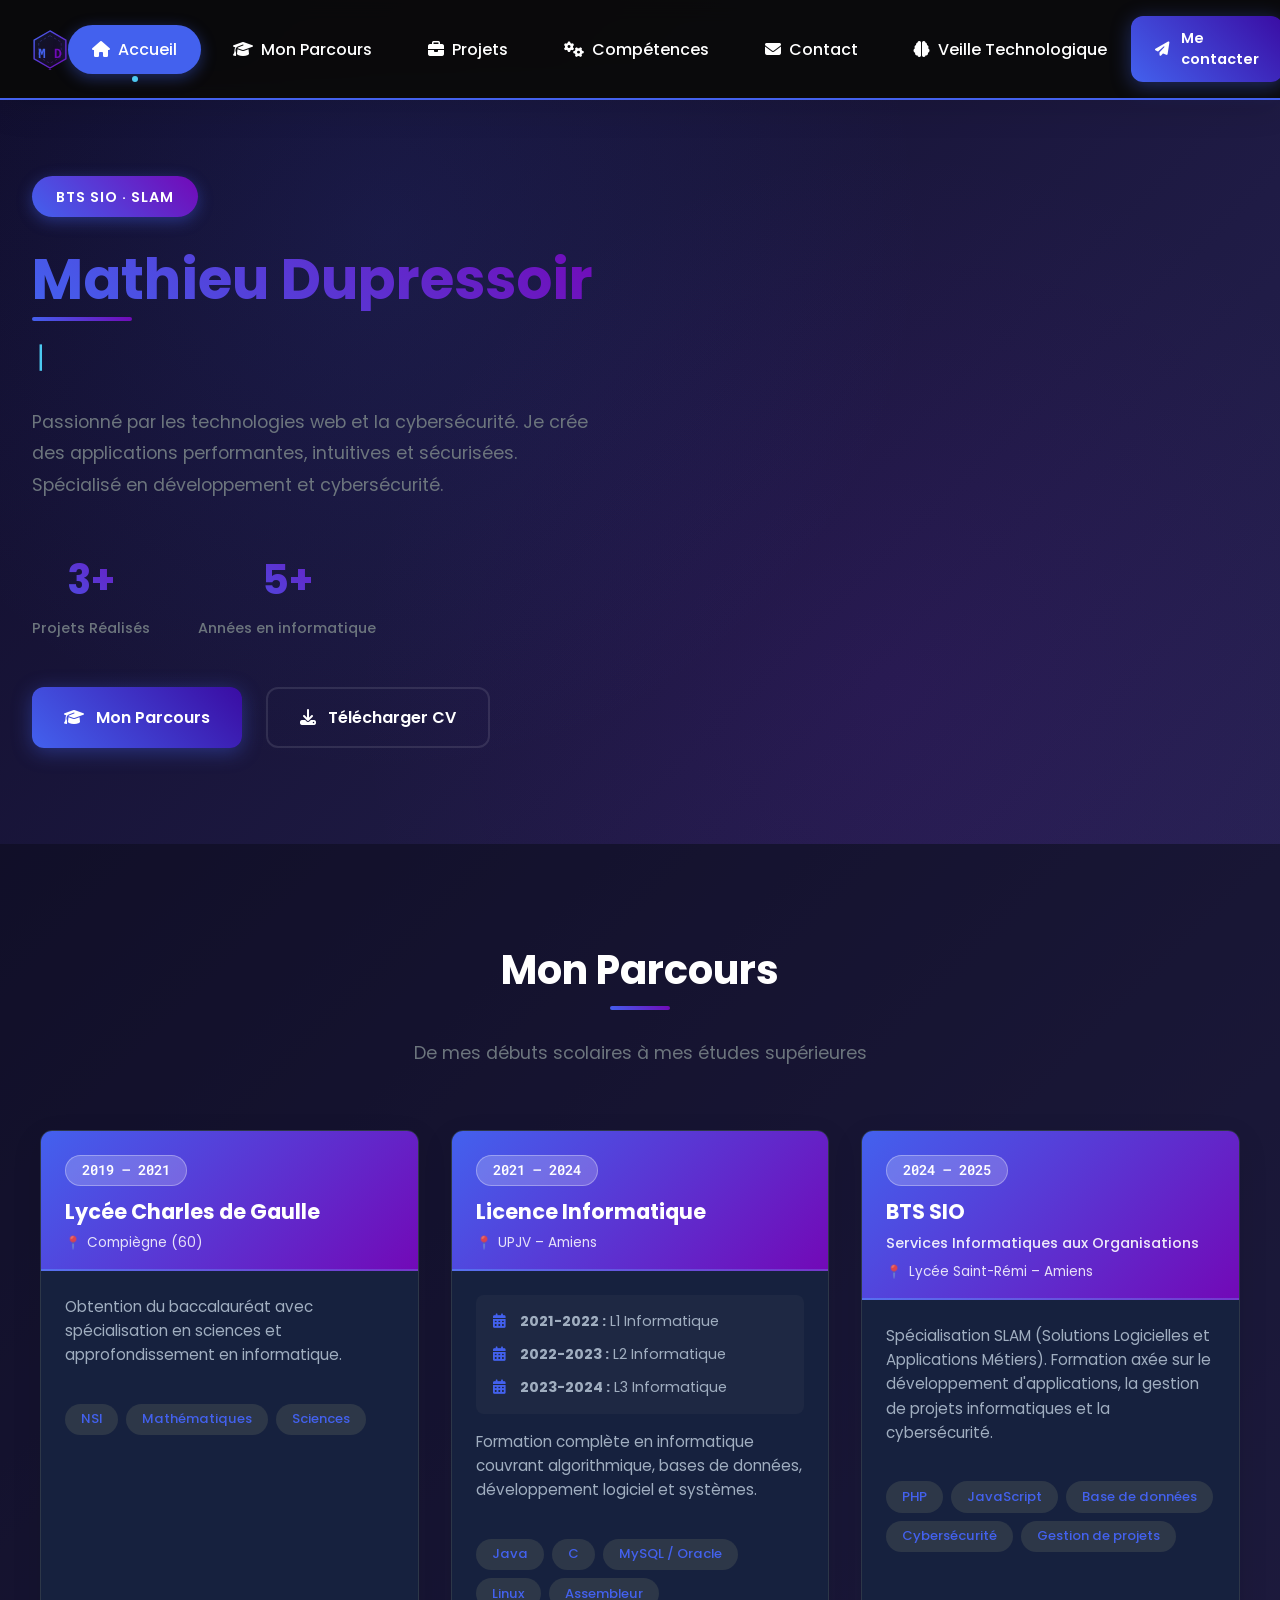
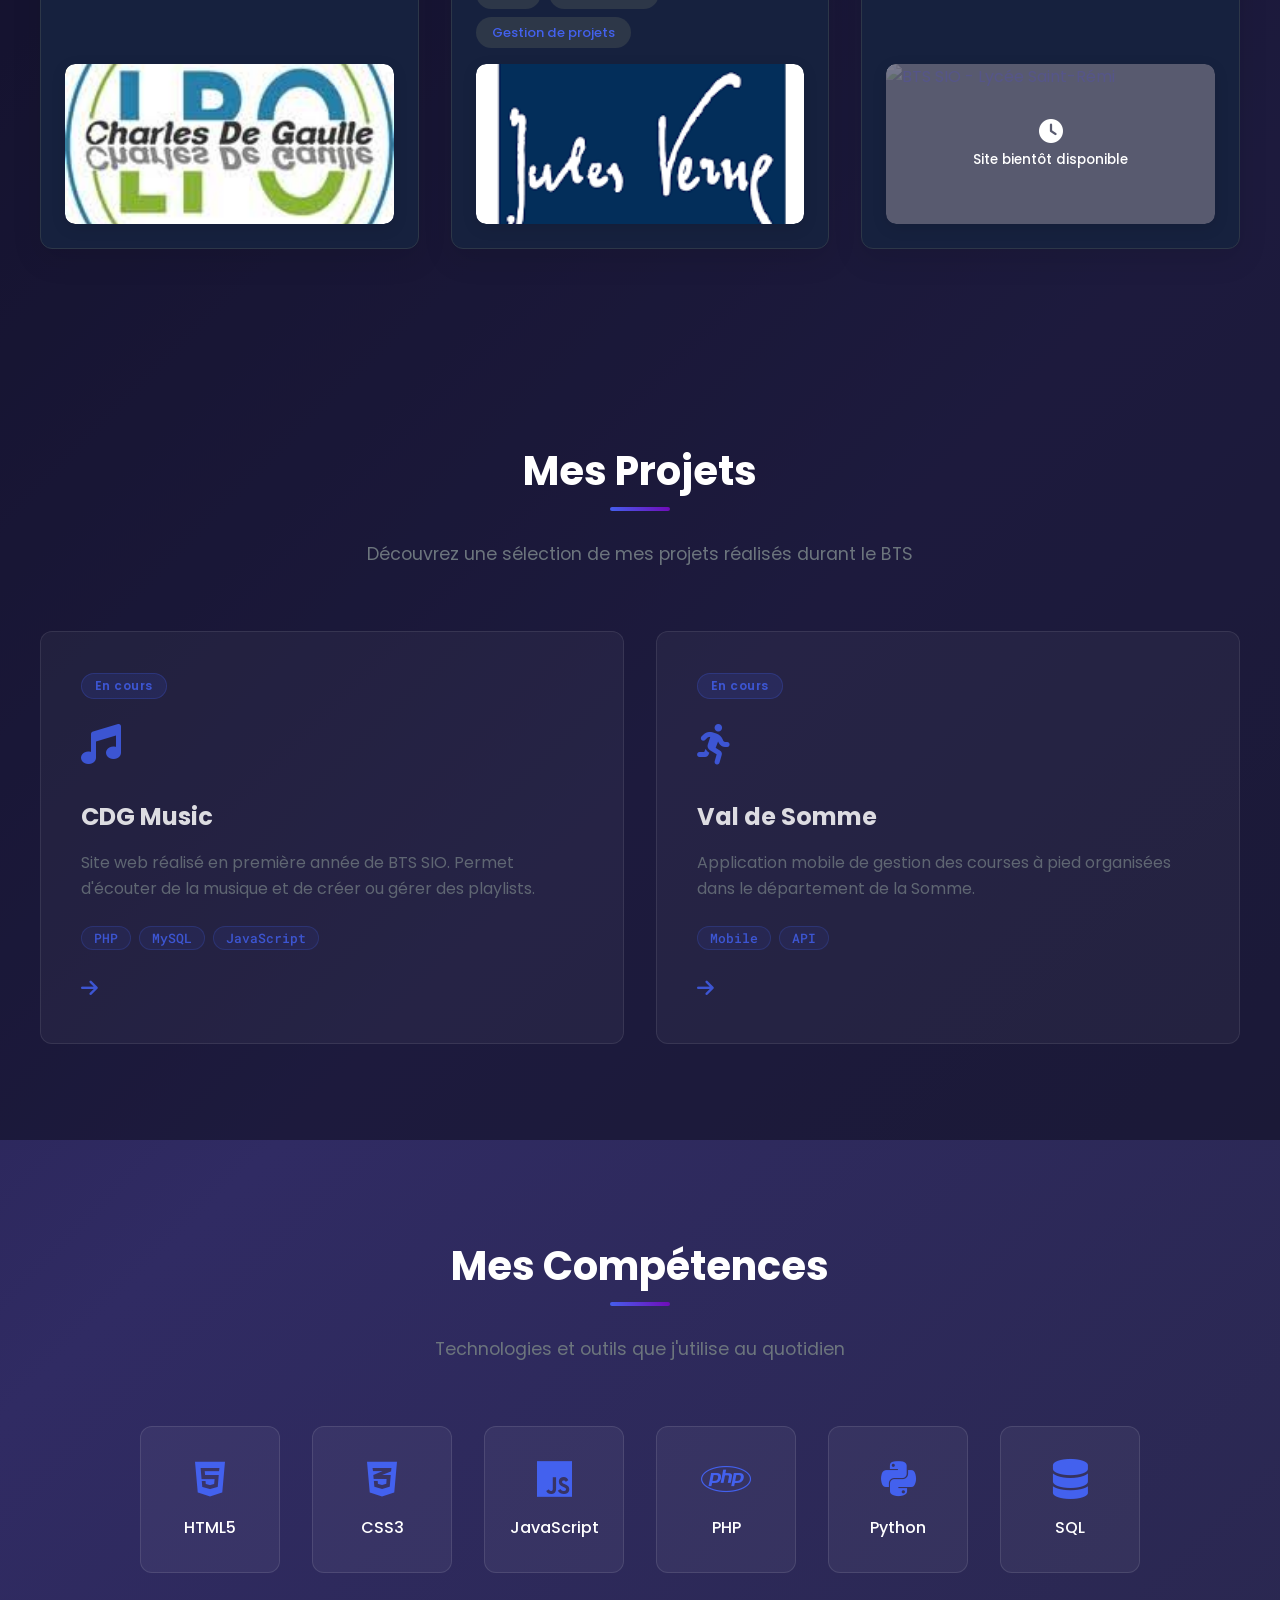
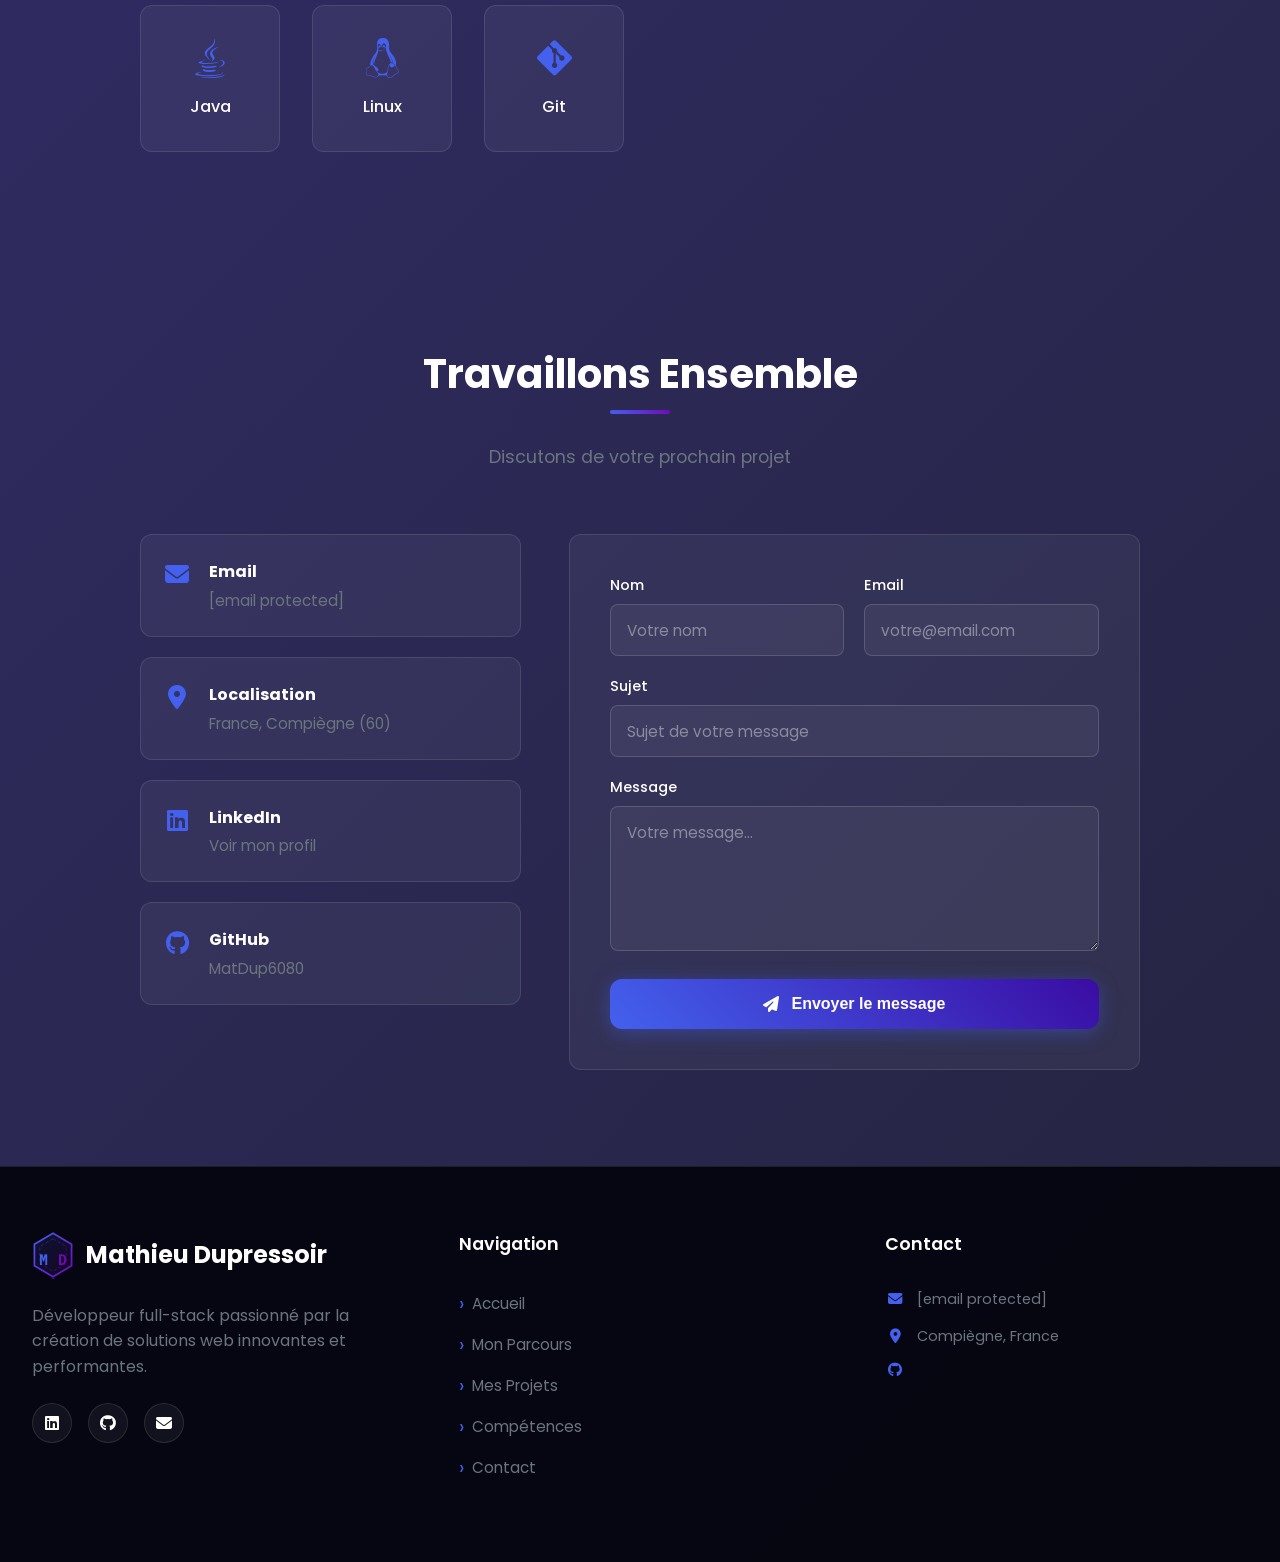
==== index.html @ 8bc1be76 "Update print statement from 'Hello' to 'Goodbye'" ====
<!DOCTYPE html>
<html lang="fr">
<head>
    <meta charset="UTF-8">
    <meta name="viewport" content="width=device-width, initial-scale=1.0">
    <title>Portfolio - Mathieu Dupressoir</title>
    <link rel="stylesheet" href="portfolio.css">
    <link rel="stylesheet" href="https://cdnjs.cloudflare.com/ajax/libs/font-awesome/6.4.0/css/all.min.css">
    <link href="https://fonts.googleapis.com/css2?family=Poppins:wght@300;400;500;600;700&family=Roboto+Mono:wght@300;400;500&display=swap" rel="stylesheet">
</head>
<body>

<!-- Navigation -->
<nav class="navbar">
    <div class="nav-container">
        <div class="nav-brand">
            <a href="#accueil" class="logo-wrapper" aria-label="Accueil">
                <!-- Logo hexagone — version navbar -->
                <svg class="logo-svg" viewBox="0 0 54 62" xmlns="http://www.w3.org/2000/svg" aria-hidden="true">
                    <defs>
                        <linearGradient id="lg-nav" x1="0%" y1="0%" x2="100%" y2="100%">
                            <stop offset="0%" stop-color="#4361ee"/>
                            <stop offset="100%" stop-color="#7209b7"/>
                        </linearGradient>
                    </defs>
                    <!-- Remplissage léger -->
                    <polygon points="27,3 51,17 51,45 27,59 3,45 3,17" fill="url(#lg-nav)" opacity="0.14"/>
                    <!-- Contour principal -->
                    <polygon points="27,3 51,17 51,45 27,59 3,45 3,17" fill="none" stroke="url(#lg-nav)" stroke-width="2.2"/>
                    <!-- Contour tirets intérieur -->
                    <polygon points="27,10 44,20 44,42 27,52 10,42 10,20" fill="none" stroke="url(#lg-nav)" stroke-width="0.9" stroke-dasharray="4 3" opacity="0.5"/>
                    <!-- M -->
                    <text x="15" y="36" font-family="'Roboto Mono',monospace" font-size="20" font-weight="700" fill="#4361ee" text-anchor="middle" dominant-baseline="central">M</text>
                    <!-- D -->
                    <text x="39" y="36" font-family="'Roboto Mono',monospace" font-size="20" font-weight="700" fill="#7209b7" text-anchor="middle" dominant-baseline="central">D</text>
                    <!-- Point accent -->
                    <circle cx="27" cy="64" r="3" fill="#7209b7"/>
                </svg>
            </a>
        </div>

        <ul class="nav-menu">
            <li><a href="#accueil" class="nav-link active">
                <i class="fas fa-home"></i>
                <span>Accueil</span>
            </a></li>
            <li><a href="#parcours" class="nav-link">
                <i class="fas fa-graduation-cap"></i>
                <span>Mon Parcours</span>
            </a></li>
            <li><a href="#projets" class="nav-link">
                <i class="fas fa-briefcase"></i>
                <span>Projets</span>
            </a></li>
            <li><a href="#competences" class="nav-link">
                <i class="fas fa-cogs"></i>
                <span>Compétences</span>
            </a></li>
            <li><a href="#contact" class="nav-link">
                <i class="fas fa-envelope"></i>
                <span>Contact</span>
            </a></li>
            <li><a href="Veille_technologique/Veille_technologique.html" class="nav-link">
                <i class="fas fa-brain"></i>
                <span>Veille Technologique</span>
            </a></li>
        </ul>

        <div class="nav-actions">
          
            <a href="#contact" class="btn btn-primary btn-small">
                <i class="fas fa-paper-plane"></i>
                <span>Me contacter</span>
            </a>
        </div>

        <button class="menu-toggle" id="menuToggle" aria-label="Menu mobile">
            <i class="fas fa-bars"></i>
        </button>
    </div>
</nav>

<!-- Menu mobile -->
<div class="mobile-menu" id="mobileMenu">
    <div class="mobile-menu-header">
        <div class="logo-wrapper">
            <svg class="logo-svg" viewBox="0 0 54 62" xmlns="http://www.w3.org/2000/svg" aria-hidden="true">
                <defs>
                    <linearGradient id="lg-mob" x1="0%" y1="0%" x2="100%" y2="100%">
                        <stop offset="0%" stop-color="#4361ee"/>
                        <stop offset="100%" stop-color="#7209b7"/>
                    </linearGradient>
                </defs>
                <polygon points="27,3 51,17 51,45 27,59 3,45 3,17" fill="url(#lg-mob)" opacity="0.14"/>
                <polygon points="27,3 51,17 51,45 27,59 3,45 3,17" fill="none" stroke="url(#lg-mob)" stroke-width="2.2"/>
                <polygon points="27,10 44,20 44,42 27,52 10,42 10,20" fill="none" stroke="url(#lg-mob)" stroke-width="0.9" stroke-dasharray="4 3" opacity="0.5"/>
                <text x="15" y="36" font-family="'Roboto Mono',monospace" font-size="20" font-weight="700" fill="#4361ee" text-anchor="middle" dominant-baseline="central">M</text>
                <text x="39" y="36" font-family="'Roboto Mono',monospace" font-size="20" font-weight="700" fill="#7209b7" text-anchor="middle" dominant-baseline="central">D</text>
                <circle cx="27" cy="64" r="3" fill="#7209b7"/>
            </svg>
            <span class="logo-text">Mathieu Dupressoir</span>
        </div>
        <button class="menu-close" id="menuClose" aria-label="Fermer le menu">
            <i class="fas fa-times"></i>
        </button>
    </div>
    <ul class="mobile-nav-menu">
        <li><a href="#accueil" class="mobile-nav-link active">
            <i class="fas fa-home"></i>
            <span>Accueil</span>
        </a></li>
        <li><a href="#parcours" class="mobile-nav-link">
            <i class="fas fa-graduation-cap"></i>
            <span>Mon Parcours</span>
        </a></li>
        <li><a href="#projets" class="mobile-nav-link">
            <i class="fas fa-briefcase"></i>
            <span>Projets</span>
        </a></li>
        <li><a href="#competences" class="mobile-nav-link">
            <i class="fas fa-cogs"></i>
            <span>Compétences</span>
        </a></li>
        <li><a href="#contact" class="mobile-nav-link">
            <i class="fas fa-envelope"></i>
            <span>Contact</span>
        </a></li>
        <li><a href="Veille_technologique/Veille_technologique.html" class="mobile-nav-link">
            <i class="fas fa-brain"></i>
            <span>Veille Technologique</span>
        </a></li>
    </ul>
    <div class="mobile-menu-footer">
        <a href="#contact" class="btn btn-primary btn-block">
            <i class="fas fa-paper-plane"></i>
            <span>Me contacter</span>
        </a>
    </div>
</div>

<!-- Contenu principal -->
<main class="main-content">

    <!-- Section Héros -->
    <section class="hero-section" id="accueil">
        <div class="hero-overlay"></div>
        <div class="hero-container">
            <div class="hero-content">
                <div class="welcome-badge">
                    <span class="badge-text">BTS SIO · SLAM</span>
                </div>

                <h1 class="hero-title">
                    <span class="title-line accent">Mathieu Dupressoir</span>
                </h1>

                <h2 class="hero-subtitle">
                    <!-- Le contenu est géré entièrement par le JS — ne pas mettre de texte ici -->
                    <span class="typing-text" id="typingText"></span>
                    <span class="cursor">|</span>
                </h2>

                <p class="hero-description">
                    Passionné par les technologies web et la cybersécurité. Je crée des applications
                    performantes, intuitives et sécurisées. Spécialisé en développement et cybersécurité.
                </p>

                <div class="hero-stats">
                    <div class="stat-item">
                        <div class="stat-number">3+</div>
                        <div class="stat-label">Projets Réalisés</div>
                    </div>
                    <div class="stat-item">
                        <div class="stat-number">5+</div>
                        <div class="stat-label">Années en informatique</div>
                    </div>
                </div>

                <div class="hero-actions">
                    <a href="#parcours" class="btn btn-primary">
                        <i class="fas fa-graduation-cap"></i>
                        <span>Mon Parcours</span>
                    </a>
                    <a href="doc/CV_DUPRESSOIR_Mathieu.pdf" class="btn btn-secondary" target="_blank" rel="noopener">
                        <i class="fas fa-download"></i>
                        <span>Télécharger CV</span>
                    </a>
                </div>
            </div>
        </div>
    </section>

    <!-- Section Parcours -->
    <section class="parcours-section" id="parcours">
        <div class="section-header">
            <h2 class="section-title">Mon Parcours</h2>
            <p class="section-subtitle">De mes débuts scolaires à mes études supérieures</p>
        </div>

        <div class="parcours-grid">
            <!-- Carte Lycée -->
            <div class="parcours-card">
                <div class="parcours-header">
                    <div class="parcours-year">2019 – 2021</div>
                    <h3 class="parcours-title">Lycée Charles de Gaulle</h3>
                    <p class="parcours-location">Compiègne (60)</p>
                </div>
                <div class="parcours-body">
                    <p class="parcours-description">
                        Obtention du baccalauréat avec spécialisation en sciences
                        et approfondissement en informatique.
                    </p>
                    <div class="parcours-skills">
                        <span class="skill-tag">NSI</span>
                        <span class="skill-tag">Mathématiques</span>
                        <span class="skill-tag">Sciences</span>
                    </div>
                    <div class="parcours-image-link">
                        <a href="https://lpo-lyc-metier-charles-de-gaulle-compiegne.60.ac-amiens.fr/"
                           target="_blank" rel="noopener" class="image-link-wrapper">
                            <img src="img/lycee.jpg" alt="Lycée Charles de Gaulle" class="parcours-img">
                            <div class="image-overlay">
                                <i class="fas fa-external-link-alt"></i>
                                <span>Visiter le site du lycée</span>
                            </div>
                        </a>
                    </div>
                </div>
            </div>

            <!-- Carte Licence -->
            <div class="parcours-card">
                <div class="parcours-header">
                    <div class="parcours-year">2021 – 2024</div>
                    <h3 class="parcours-title">Licence Informatique</h3>
                    <p class="parcours-location">UPJV – Amiens</p>
                </div>
                <div class="parcours-body">
                    <div class="parcours-details">
                        <div class="detail-item">
                            <i class="fas fa-calendar-alt"></i>
                            <span><strong>2021-2022 :</strong> L1 Informatique</span>
                        </div>
                        <div class="detail-item">
                            <i class="fas fa-calendar-alt"></i>
                            <span><strong>2022-2023 :</strong> L2 Informatique</span>
                        </div>
                        <div class="detail-item">
                            <i class="fas fa-calendar-alt"></i>
                            <span><strong>2023-2024 :</strong> L3 Informatique</span>
                        </div>
                    </div>
                    <p class="parcours-description">
                        Formation complète en informatique couvrant algorithmique, bases de données,
                        développement logiciel et systèmes.
                    </p>
                    <div class="parcours-skills">
                        <span class="skill-tag">Java</span>
                        <span class="skill-tag">C</span>
                        <span class="skill-tag">MySQL / Oracle</span>
                        <span class="skill-tag">Linux</span>
                        <span class="skill-tag">Assembleur</span>
                        <span class="skill-tag">Gestion de projets</span>
                    </div>
                    <div class="parcours-image-link">
                        <a href="https://sciences.u-picardie.fr/accueil-ufr-sciences"
                           target="_blank" rel="noopener" class="image-link-wrapper">
                            <img src="img/fac.jpg" alt="Université de Picardie Jules Verne" class="parcours-img">
                            <div class="image-overlay">
                                <i class="fas fa-external-link-alt"></i>
                                <span>Visiter le site de l'UPJV</span>
                            </div>
                        </a>
                    </div>
                </div>
            </div>

            <!-- Carte BTS SIO -->
            <div class="parcours-card">
                <div class="parcours-header">
                    <div class="parcours-year">2024 – 2025</div>
                    <h3 class="parcours-title">BTS SIO</h3>
                    <p class="parcours-subtitle">Services Informatiques aux Organisations</p>
                    <p class="parcours-location">Lycée Saint-Rémi – Amiens</p>
                </div>
                <div class="parcours-body">
                    <p class="parcours-description">
                        Spécialisation SLAM (Solutions Logicielles et Applications Métiers).
                        Formation axée sur le développement d'applications, la gestion
                        de projets informatiques et la cybersécurité.
                    </p>
                    <div class="parcours-skills">
                        <span class="skill-tag">PHP</span>
                        <span class="skill-tag">JavaScript</span>
                        <span class="skill-tag">Base de données</span>
                        <span class="skill-tag">Cybersécurité</span>
                        <span class="skill-tag">Gestion de projets</span>
                    </div>
                    <div class="parcours-image-link">
                        <!-- href="#" intentionnel : site pas encore disponible -->
                        <a href="#" class="image-link-wrapper image-link-disabled" aria-disabled="true" onclick="return false;">
                            <img src="img/bts.jpg" alt="BTS SIO - Lycée Saint-Rémi" class="parcours-img">
                            <div class="image-overlay">
                                <i class="fas fa-clock"></i>
                                <span>Site bientôt disponible</span>
                            </div>
                        </a>
                    </div>
                </div>
            </div>
        </div>
    </section>

    <!-- Section Projets -->
    <section class="quick-access" id="projets">
        <div class="section-header">
            <h2 class="section-title">Mes Projets</h2>
            <p class="section-subtitle">Découvrez une sélection de mes projets réalisés durant le BTS</p>
        </div>

        <div class="access-grid">
            <div class="access-card access-card--disabled">
                <div class="card-badge">En cours</div>
                <div class="card-icon">
                    <i class="fas fa-music"></i>
                </div>
                <h3 class="card-title">CDG Music</h3>
                <p class="card-description">
                    Site web réalisé en première année de BTS SIO.
                    Permet d'écouter de la musique et de créer ou gérer des playlists.
                </p>
                <div class="card-tags">
                    <span class="card-tag">PHP</span>
                    <span class="card-tag">MySQL</span>
                    <span class="card-tag">JavaScript</span>
                </div>
                <div class="card-arrow">
                    <i class="fas fa-arrow-right"></i>
                </div>
            </div>

            <div class="access-card access-card--disabled">
                <div class="card-badge">En cours</div>
                <div class="card-icon">
                    <i class="fas fa-running"></i>
                </div>
                <h3 class="card-title">Val de Somme</h3>
                <p class="card-description">
                    Application mobile de gestion des courses à pied
                    organisées dans le département de la Somme.
                </p>
                <div class="card-tags">
                    <span class="card-tag">Mobile</span>
                    <span class="card-tag">API</span>
                </div>
                <div class="card-arrow">
                    <i class="fas fa-arrow-right"></i>
                </div>
            </div>
        </div>
    </section>

    <!-- Section Compétences -->
    <section class="tech-stack" id="competences">
        <div class="section-header">
            <h2 class="section-title">Mes Compétences</h2>
            <p class="section-subtitle">Technologies et outils que j'utilise au quotidien</p>
        </div>

        <div class="tech-grid">
            <div class="tech-item">
                <i class="fab fa-html5"></i>
                <span>HTML5</span>
            </div>
            <div class="tech-item">
                <i class="fab fa-css3-alt"></i>
                <span>CSS3</span>
            </div>
            <div class="tech-item">
                <i class="fab fa-js"></i>
                <span>JavaScript</span>
            </div>
            <div class="tech-item">
                <i class="fab fa-php"></i>
                <span>PHP</span>
            </div>
            <div class="tech-item">
                <i class="fab fa-python"></i>
                <span>Python</span>
            </div>
            <div class="tech-item">
                <i class="fas fa-database"></i>
                <span>SQL</span>
            </div>
            <div class="tech-item">
                <i class="fab fa-java"></i>
                <span>Java</span>
            </div>
            <div class="tech-item">
                <i class="fab fa-linux"></i>
                <span>Linux</span>
            </div>
            <div class="tech-item">
                <i class="fab fa-git-alt"></i>
                <span>Git</span>
            </div>
        </div>
    </section>

    <!-- Section Contact -->
    <section class="contact-section" id="contact">
        <div class="section-header">
            <h2 class="section-title">Travaillons Ensemble</h2>
            <p class="section-subtitle">Discutons de votre prochain projet</p>
        </div>

        <div class="contact-container">
            <div class="contact-info">
                <div class="contact-item">
                    <i class="fas fa-envelope"></i>
                    <div>
                        <h3>Email</h3>
                        <p><a href="/cdn-cgi/l/email-protection#6904081d01000c1c470d1c191b0c1a1a06001b290c11080419050c470a0604"><span class="__cf_email__" data-cfemail="2944485d41404c5c074d5c595b4c5a5a46405b694c51484459454c074a4644">[email&#160;protected]</span></a></p>
                    </div>
                </div>
                <div class="contact-item">
                    <i class="fas fa-map-marker-alt"></i>
                    <div>
                        <h3>Localisation</h3>
                        <p>France, Compiègne (60)</p>
                    </div>
                </div>
                <div class="contact-item">
                    <i class="fab fa-linkedin"></i>
                    <div>
                        <h3>LinkedIn</h3>
                        <p><a href="https://www.linkedin.com/in/mathieu-dupressoir-384376329/" target="_blank" rel="noopener">Voir mon profil</a></p>
                    </div>
                </div>
                <div class="contact-item">
                    <i class="fab fa-github"></i>
                    <div>
                        <h3>GitHub</h3>
                        <p><a href="https://github.com/MatDup6080" target="_blank" rel="noopener">MatDup6080</a></p>
                    </div>
                </div>
            </div>

            <!-- Formulaire de contact -->
            <!-- Formulaire de contact — Formspree -->
            <form class="contact-form" id="contactForm" action="https://formspree.io/f/xojkkrzo" method="POST" novalidate>
                <!-- Email de destination -->
                <input type="hidden" name="_replyto" value="mathieu.dupressoir03@gmail.com">
                <!-- Anti-spam honeypot -->
                <input type="text" name="_gotcha" style="display:none">
                <div class="form-row">
                    <div class="form-group">
                        <label for="contactName">Nom</label>
                        <input type="text" id="contactName" name="name" placeholder="Votre nom" required>
                    </div>
                    <div class="form-group">
                        <label for="contactEmail">Email</label>
                        <input type="email" id="contactEmail" name="email" placeholder="votre@email.com" required>
                    </div>
                </div>
                <div class="form-group">
                    <label for="contactSubject">Sujet</label>
                    <input type="text" id="contactSubject" name="subject" placeholder="Sujet de votre message" required>
                </div>
                <div class="form-group">
                    <label for="contactMessage">Message</label>
                    <textarea id="contactMessage" name="message" rows="5" placeholder="Votre message..." required></textarea>
                </div>
                <button type="submit" class="btn btn-primary btn-submit" id="submitBtn">
                    <i class="fas fa-paper-plane"></i>
                    <span>Envoyer le message</span>
                </button>
                <div class="form-success" id="formSuccess" style="display:none">
                    <i class="fas fa-check-circle"></i>
                    <span>Message envoyé ! Je te répondrai dès que possible.</span>
                </div>
                <div class="form-error" id="formError" style="display:none">
                    <i class="fas fa-exclamation-circle"></i>
                    <span>Une erreur est survenue. Réessaie ou contacte-moi directement par email.</span>
                </div>
            </form>
        </div>
    </section>
</main>

<!-- Footer -->
<footer class="footer">
    <div class="footer-content">
        <div class="footer-section">
            <div class="footer-logo">
                <svg class="logo-svg logo-svg--footer" viewBox="0 0 54 62" xmlns="http://www.w3.org/2000/svg" aria-hidden="true">
                    <defs>
                        <linearGradient id="lg-ftr" x1="0%" y1="0%" x2="100%" y2="100%">
                            <stop offset="0%" stop-color="#4361ee"/>
                            <stop offset="100%" stop-color="#7209b7"/>
                        </linearGradient>
                    </defs>
                    <polygon points="27,3 51,17 51,45 27,59 3,45 3,17" fill="url(#lg-ftr)" opacity="0.14"/>
                    <polygon points="27,3 51,17 51,45 27,59 3,45 3,17" fill="none" stroke="url(#lg-ftr)" stroke-width="2.2"/>
                    <polygon points="27,10 44,20 44,42 27,52 10,42 10,20" fill="none" stroke="url(#lg-ftr)" stroke-width="0.9" stroke-dasharray="4 3" opacity="0.5"/>
                    <text x="15" y="36" font-family="'Roboto Mono',monospace" font-size="20" font-weight="700" fill="#4361ee" text-anchor="middle" dominant-baseline="central">M</text>
                    <text x="39" y="36" font-family="'Roboto Mono',monospace" font-size="20" font-weight="700" fill="#7209b7" text-anchor="middle" dominant-baseline="central">D</text>
                    <circle cx="27" cy="64" r="3" fill="#7209b7"/>
                </svg>
                <span>Mathieu Dupressoir</span>
            </div>
            <p class="footer-description">
                Développeur full-stack passionné par la création de solutions
                web innovantes et performantes.
            </p>
            <div class="social-links">
                <a href="https://www.linkedin.com/in/mathieu-dupressoir-384376329/" class="social-link" aria-label="LinkedIn" target="_blank" rel="noopener">
                    <i class="fab fa-linkedin"></i>
                </a>
                <a href="https://github.com/MatDup6080" class="social-link" aria-label="GitHub" target="_blank" rel="noopener">
                    <i class="fab fa-github"></i>
                </a>
                <a href="/cdn-cgi/l/email-protection#87eae6f3efeee2f2a9e3f2f7f5e2f4f4e8eef5c7e2ffe6eaf7ebe2a9e4e8ea" class="social-link" aria-label="Email">
                    <i class="fas fa-envelope"></i>
                </a>
            </div>
        </div>

        <div class="footer-section">
            <h3 class="footer-title">Navigation</h3>
            <ul class="footer-links">
                <li><a href="#accueil">Accueil</a></li>
                <li><a href="#parcours">Mon Parcours</a></li>
                <li><a href="#projets">Mes Projets</a></li>
                <li><a href="#competences">Compétences</a></li>
                <li><a href="#contact">Contact</a></li>
            </ul>
        </div>

        <div class="footer-section">
            <h3 class="footer-title">Contact</h3>
            <ul class="footer-contact">
                <li>
                    <i class="fas fa-envelope"></i>
                    <span><a href="/cdn-cgi/l/email-protection#86ebe7f2eeefe3f3a8e2f3f6f4e3f5f5e9eff4c6e3fee7ebf6eae3a8e5e9eb"><span class="__cf_email__" data-cfemail="90fdf1e4f8f9f5e5bef4e5e0e2f5e3e3fff9e2d0f5e8f1fde0fcf5bef3fffd">[email&#160;protected]</span></a></span>
                </li>
                <li>
                    <i class="fas fa-map-marker-alt"></i>
                    <span>Compiègne, France</span>
                </li>
                <li>
                    <i class="fab fa-github"></i>
                    <span><a href="h
---- portfolio.css ----
/* ===== VARIABLES & RESET ===== */
:root {
    /* Couleurs principales */
    --primary: #4361ee;
    --secondary: #3a0ca3;
    --accent: #7209b7;
    --success: #4cc9f0;

    /* Mode sombre (défaut) */
    --text-main: #ffffff;
    --bg-body: linear-gradient(135deg, #0f0c29 0%, #302b63 50%, #24243e 100%);
    --navbar-bg: rgba(10, 10, 10, 0.95);
    --mobile-menu-bg: rgba(10, 10, 10, 0.98);
    --card-bg: rgba(255, 255, 255, 0.05);
    --card-border: rgba(255, 255, 255, 0.1);
    --card-hover-bg: rgba(255, 255, 255, 0.1);
    --section-alt-bg: rgba(10, 10, 25, 0.5);
    --footer-bg: rgba(5, 5, 15, 0.95);
    --footer-border: rgba(255, 255, 255, 0.1);

    /* Cartes parcours */
    --parcours-card-bg: #16213e;
    --parcours-text: #f8f9fa;
    --parcours-text-secondary: #a0aec0;
    --parcours-border: #2d3748;
    --parcours-tag-bg: #2d3748;

    /* Formulaire */
    --input-bg: rgba(255, 255, 255, 0.05);
    --input-border: rgba(255, 255, 255, 0.15);
    --input-text: #ffffff;
    --input-placeholder: rgba(255, 255, 255, 0.4);

    /* Communs */
    --gray: #6c757d;
    --gray-light: #e9ecef;
    --shadow: 0 10px 30px rgba(0, 0, 0, 0.1);
    --shadow-lg: 0 20px 60px rgba(0, 0, 0, 0.2);
    --radius: 12px;
    --transition: all 0.3s cubic-bezier(0.4, 0, 0.2, 1);
}

/* Mode clair */
.dark-theme {
    --primary: #4895ef;
    --secondary: #560bad;
    --accent: #b5179e;
    --success: #0ea5e9;

    --text-main: #0f172a;
    --bg-body: linear-gradient(135deg, #f8fafc 0%, #e2e8f0 50%, #f1f5f9 100%);
    --navbar-bg: rgba(248, 250, 252, 0.95);
    --mobile-menu-bg: rgba(248, 250, 252, 0.98);
    --card-bg: rgba(15, 23, 42, 0.05);
    --card-border: rgba(15, 23, 42, 0.1);
    --card-hover-bg: rgba(15, 23, 42, 0.1);
    --section-alt-bg: rgba(248, 250, 252, 0.5);
    --footer-bg: rgba(248, 250, 252, 0.95);
    --footer-border: rgba(15, 23, 42, 0.1);

    --parcours-card-bg: #ffffff;
    --parcours-text: #0f172a;
    --parcours-text-secondary: #475569;
    --parcours-border: #e9ecef;
    --parcours-tag-bg: #e9ecef;

    --input-bg: rgba(15, 23, 42, 0.05);
    --input-border: rgba(15, 23, 42, 0.2);
    --input-text: #0f172a;
    --input-placeholder: rgba(15, 23, 42, 0.4);

    --gray: #6c757d;
    --shadow: 0 10px 30px rgba(0, 0, 0, 0.08);
    --shadow-lg: 0 20px 60px rgba(0, 0, 0, 0.15);
}

/* ===== RESET ===== */
* {
    margin: 0;
    padding: 0;
    box-sizing: border-box;
}

html {
    scroll-behavior: smooth;
}

body {
    font-family: 'Poppins', sans-serif;
    background: var(--bg-body);
    color: var(--text-main);
    min-height: 100vh;
    transition: var(--transition);
    overflow-x: hidden;
}

/* ===== NAVBAR ===== */
.navbar {
    background: var(--navbar-bg);
    backdrop-filter: blur(10px);
    padding: 1rem 0;
    position: fixed;
    top: 0;
    left: 0;
    right: 0;
    z-index: 1000;
    border-bottom: 2px solid var(--primary);
    box-shadow: var(--shadow);
}

.nav-container {
    max-width: 1400px;
    margin: 0 auto;
    padding: 0 2rem;
    display: flex;
    justify-content: space-between;
    align-items: center;
}

.logo-wrapper {
    display: flex;
    align-items: center;
    gap: 0.6rem;
    text-decoration: none;
}

/* SVG hexagone — taille navbar */
.logo-svg {
    width: 36px;
    height: 41px;
    flex-shrink: 0;
    transition: transform 0.3s cubic-bezier(0.4, 0, 0.2, 1);
}

.logo-wrapper:hover .logo-svg {
    transform: rotate(30deg) scale(1.05);
}

/* Version footer légèrement plus grande */
.logo-svg--footer {
    width: 42px;
    height: 48px;
}

.logo-text {
    font-size: 1.1rem;
    font-weight: 700;
    color: var(--text-main);
    font-family: 'Roboto Mono', monospace;
    white-space: nowrap;
}

.nav-menu {
    display: flex;
    list-style: none;
    gap: 0.5rem;
}

.nav-link {
    color: var(--text-main);
    text-decoration: none;
    padding: 0.75rem 1.5rem;
    border-radius: 50px;
    display: flex;
    align-items: center;
    gap: 0.5rem;
    transition: var(--transition);
    font-weight: 500;
    position: relative;
    white-space: nowrap;
}

.nav-link:hover {
    background: rgba(67, 97, 238, 0.1);
    transform: translateY(-2px);
}

.nav-link.active {
    background: var(--primary);
    color: white;
    box-shadow: 0 4px 15px rgba(67, 97, 238, 0.4);
}

.nav-link.active::after {
    content: '';
    position: absolute;
    bottom: -8px;
    left: 50%;
    transform: translateX(-50%);
    width: 6px;
    height: 6px;
    background: var(--success);
    border-radius: 50%;
}

.nav-actions {
    display: flex;
    align-items: center;
    gap: 1rem;
}

.theme-toggle {
    background: var(--card-bg);
    border: 2px solid var(--card-border);
    color: var(--text-main);
    width: 44px;
    height: 44px;
    border-radius: 50%;
    cursor: pointer;
    display: flex;
    align-items: center;
    justify-content: center;
    transition: var(--transition);
    font-size: 1.2rem;
}

.theme-toggle:hover {
    background: var(--primary);
    transform: rotate(30deg);
    border-color: var(--primary);
    color: white;
}

/* ===== BOUTONS ===== */
.btn {
    padding: 1rem 2rem;
    border-radius: var(--radius);
    text-decoration: none;
    font-weight: 600;
    display: inline-flex;
    align-items: center;
    gap: 0.75rem;
    transition: var(--transition);
    font-size: 1rem;
    border: none;
    cursor: pointer;
}

.btn-primary {
    background: linear-gradient(45deg, var(--primary), var(--secondary));
    color: white;
    box-shadow: 0 4px 20px rgba(67, 97, 238, 0.4);
}

.btn-primary:hover {
    transform: translateY(-3px);
    box-shadow: 0 8px 30px rgba(67, 97, 238, 0.6);
    background: linear-gradient(45deg, var(--secondary), var(--primary));
}

.btn-small {
    padding: 0.75rem 1.5rem;
    font-size: 0.9rem;
}

.btn-secondary {
    background: transparent;
    color: var(--text-main);
    border: 2px solid var(--card-border);
}

.btn-secondary:hover {
    background: var(--card-hover-bg);
    transform: translateY(-3px);
    border-color: var(--primary);
}

/* ===== MENU MOBILE – BOUTON ===== */
.menu-toggle {
    display: none;
    background: transparent;
    border: none;
    color: var(--text-main);
    font-size: 1.5rem;
    cursor: pointer;
    padding: 0.5rem;
}

/* ===== MENU MOBILE – PANNEAU ===== */
.mobile-menu {
    position: fixed;
    top: 0;
    right: -100%;
    width: 300px;
    height: 100vh;
    background: var(--mobile-menu-bg);
    backdrop-filter: blur(20px);
    z-index: 2000;
    transition: right 0.3s ease;
    display: flex;
    flex-direction: column;
    border-left: 2px solid var(--primary);
}

.mobile-menu.active {
    right: 0;
}

.mobile-menu-header {
    padding: 1.5rem;
    display: flex;
    justify-content: space-between;
    align-items: center;
    border-bottom: 1px solid var(--card-border);
}

.menu-close {
    background: transparent;
    border: none;
    color: var(--text-main);
    font-size: 1.5rem;
    cursor: pointer;
    padding: 0.5rem;
}

.mobile-nav-menu {
    list-style: none;
    padding: 2rem;
    flex: 1;
}

.mobile-nav-link {
    color: var(--text-main);
    text-decoration: none;
    padding: 1rem;
    border-radius: var(--radius);
    display: flex;
    align-items: center;
    gap: 1rem;
    transition: var(--transition);
    margin-bottom: 0.5rem;
}

.mobile-nav-link:hover {
    background: rgba(67, 97, 238, 0.1);
}

.mobile-nav-link.active {
    background: var(--primary);
    color: white;
}

.mobile-menu-footer {
    padding: 2rem;
    border-top: 1px solid var(--card-border);
}

.btn-block {
    width: 100%;
    justify-content: center;
}

/* ===== HERO ===== */
.main-content {
    margin-top: 80px;
}

.hero-section {
    position: relative;
    padding: 6rem 2rem;
    overflow: hidden;
}

.hero-overlay {
    position: absolute;
    inset: 0;
    background:
        radial-gradient(circle at 30% 20%, rgba(67, 97, 238, 0.1) 0%, transparent 50%),
        radial-gradient(circle at 70% 80%, rgba(114, 9, 183, 0.1) 0%, transparent 50%);
    z-index: -1;
}

.hero-container {
    max-width: 1400px;
    margin: 0 auto;
    display: grid;
    grid-template-columns: 1fr 1fr;
    gap: 4rem;
    align-items: center;
}

.hero-content {
    animation: fadeInUp 0.8s ease-out;
}

.welcome-badge {
    display: inline-block;
    background: linear-gradient(45deg, var(--primary), var(--accent));
    padding: 0.5rem 1.5rem;
    border-radius: 50px;
    margin-bottom: 2rem;
    box-shadow: 0 4px 15px rgba(67, 97, 238, 0.4);
}

.badge-text {
    color: white;
    font-weight: 600;
    font-size: 0.9rem;
    letter-spacing: 1px;
}

.hero-title {
    font-size: 3.5rem;
    line-height: 1.1;
    margin-bottom: 1.5rem;
    color: var(--text-main);
}

.title-line {
    display: block;
}

.title-line.accent {
    background: linear-gradient(45deg, var(--primary), var(--accent));
    -webkit-background-clip: text;
    -webkit-text-fill-color: transparent;
    background-clip: text;
    position: relative;
}

.title-line.accent::after {
    content: '';
    position: absolute;
    bottom: -10px;
    left: 0;
    width: 100px;
    height: 4px;
    background: linear-gradient(45deg, var(--primary), var(--accent));
    border-radius: 2px;
}

.hero-subtitle {
    font-size: 1.8rem;
    margin-bottom: 2rem;
    color: var(--gray);
    font-family: 'Roboto Mono', monospace;
    min-height: 2.5rem;
}

.typing-text {
    color: var(--success);
}

.cursor {
    animation: blink 1s infinite;
    color: var(--success);
}

.hero-description {
    font-size: 1.1rem;
    line-height: 1.8;
    margin-bottom: 3rem;
    color: var(--gray);
    max-width: 600px;
}

.hero-stats {
    display: flex;
    gap: 3rem;
    margin-bottom: 3rem;
}

.stat-item {
    text-align: center;
}

.stat-number {
    font-size: 2.5rem;
    font-weight: 700;
    background: linear-gradient(45deg, var(--primary), var(--accent));
    -webkit-background-clip: text;
    -webkit-text-fill-color: transparent;
    background-clip: text;
    margin-bottom: 0.5rem;
}

.stat-label {
    color: var(--gray);
    font-size: 0.9rem;
    font-weight: 500;
}

.hero-actions {
    display: flex;
    gap: 1.5rem;
    flex-wrap: wrap;
}

/* ===== SECTIONS COMMUNES ===== */
.quick-access,
.tech-stack,
.contact-section {
    padding: 6rem 2rem;
}

.quick-access {
    background: var(--section-alt-bg);
}

.section-header {
    text-align: center;
    margin-bottom: 4rem;
}

.section-title {
    font-size: 2.5rem;
    color: var(--text-main);
    margin-bottom: 1rem;
    position: relative;
    display: inline-block;
}

.section-title::after {
    content: '';
    position: absolute;
    bottom: -10px;
    left: 50%;
    transform: translateX(-50%);
    width: 60px;
    height: 4px;
    background: linear-gradient(45deg, var(--primary), var(--accent));
    border-radius: 2px;
}

.section-subtitle {
    color: var(--gray);
    font-size: 1.1rem;
    max-width: 600px;
    margin: 1.5rem auto 0;
}

/* ===== PROJETS ===== */
.access-grid {
    max-width: 1200px;
    margin: 0 auto;
    display: grid;
    grid-template-columns: repeat(auto-fit, minmax(300px, 1fr));
    gap: 2rem;
}

.access-card {
    background: var(--card-bg);
    border-radius: var(--radius);
    padding: 2.5rem;
    text-decoration: none;
    color: var(--text-main);
    transition: var(--transition);
    border: 1px solid var(--card-border);
    position: relative;
    overflow: hidden;
    display: block;
    cursor: default;
}

.access-card--disabled {
    opacity: 0.85;
    cursor: not-allowed;
}

.access-card::before {
    content: '';
    position: absolute;
    top: 0;
    left: 0;
    right: 0;
    height: 4px;
    background: linear-gradient(45deg, var(--primary), var(--accent));
    transform: scaleX(0);
    transition: transform 0.3s ease;
}

.access-card:not(.access-card--disabled):hover {
    transform: translateY(-10px);
    background: var(--card-hover-bg);
    border-color: rgba(67, 97, 238, 0.3);
    box-shadow: var(--shadow-lg);
}

.access-card:not(.access-card--disabled):hover::before {
    transform: scaleX(1);
}

.access-card:not(.access-card--disabled):hover .card-arrow {
    transform: translateX(5px);
}

/* Badge "En cours" sur les cartes */
.card-badge {
    display: inline-block;
    background: rgba(67, 97, 238, 0.15);
    color: var(--primary);
    border: 1px solid rgba(67, 97, 238, 0.3);
    padding: 0.2rem 0.8rem;
    border-radius: 50px;
    font-size: 0.75rem;
    font-weight: 600;
    margin-bottom: 1rem;
    letter-spacing: 0.5px;
}

.card-icon {
    font-size: 2.5rem;
    margin-bottom: 1.5rem;
    color: var(--primary);
}

.card-title {
    font-size: 1.5rem;
    margin-bottom: 1rem;
    color: var(--text-main);
}

.card-description {
    color: var(--gray);
    line-height: 1.6;
    margin-bottom: 1.5rem;
}

.card-tags {
    display: flex;
    flex-wrap: wrap;
    gap: 0.5rem;
    margin-bottom: 1.5rem;
}

.card-tag {
    background: rgba(67, 97, 238, 0.1);
    color: var(--primary);
    border: 1px solid rgba(67, 97, 238, 0.25);
    padding: 0.2rem 0.75rem;
    border-radius: 50px;
    font-size: 0.8rem;
    font-weight: 500;
    font-family: 'Roboto Mono', monospace;
}

.card-arrow {
    color: var(--primary);
    font-size: 1.2rem;
    transition: transform 0.3s ease;
}

/* ===== COMPÉTENCES ===== */
.tech-grid {
    max-width: 1000px;
    margin: 0 auto;
    display: grid;
    grid-template-columns: repeat(auto-fit, minmax(120px, 1fr));
    gap: 2rem;
    text-align: center;
}

.tech-item {
    background: var(--card-bg);
    padding: 2rem 1rem;
    border-radius: var(--radius);
    transition: var(--transition);
    border: 1px solid var(--card-border);
    display: flex;
    flex-direction: column;
    align-items: center;
    gap: 1rem;
}

.tech-item:hover {
    transform: translateY(-5px);
    background: var(--card-hover-bg);
    border-color: var(--primary);
    box-shadow: 0 10px 30px rgba(67, 97, 238, 0.2);
}

.tech-item i {
    font-size: 2.5rem;
    color: var(--primary);
}

.tech-item span {
    color: var(--text-main);
    font-weight: 500;
}

/* ===== CONTACT ===== */
.contact-container {
    max-width: 1000px;
    margin: 0 auto;
    display: grid;
    grid-template-columns: 1fr 1.5fr;
    gap: 3rem;
    align-items: start;
}

.contact-info {
    display: flex;
    flex-direction: column;
    gap: 1.25rem;
}

.contact-item {
    background: var(--card-bg);
    padding: 1.5rem;
    border-radius: var(--radius);
    display: flex;
    align-items: flex-start;
    gap: 1.25rem;
    border: 1px solid var(--card-border);
    transition: var(--transition);
}

.contact-item:hover {
    transform: translateY(-3px);
    border-color: var(--primary);
    background: var(--card-hover-bg);
}

.contact-item i {
    font-size: 1.5rem;
    color: var(--primary);
    margin-top: 0.2rem;
    width: 24px;
    text-align: center;
}

.contact-item h3 {
    color: var(--text-main);
    margin-bottom: 0.3rem;
    font-size: 1rem;
}

.contact-item p,
.contact-item a {
    color: var(--gray);
    text-decoration: none;
    font-size: 0.95rem;
    transition: color 0.2s ease;
}

.contact-item a:hover {
    color: var(--primary);
}

/* ===== FORMULAIRE CONTACT ===== */
.contact-form {
    background: var(--card-bg);
    border: 1px solid var(--card-border);
    border-radius: var(--radius);
    padding: 2.5rem;
    display: flex;
    flex-direction: column;
    gap: 1.25rem;
}

.form-row {
    display: grid;
    grid-template-columns: 1fr 1fr;
    gap: 1.25rem;
}

.form-group {
    display: flex;
    flex-direction: column;
    gap: 0.5rem;
}

.form-group label {
    color: var(--text-main);
    font-size: 0.9rem;
    font-weight: 500;
}

.form-group input,
.form-group textarea {
    background: var(--input-bg);
    border: 1.5px solid var(--input-border);
    border-radius: 8px;
    padding: 0.85rem 1rem;
    color: var(--input-text);
    font-family: 'Poppins', sans-serif;
    font-size: 0.95rem;
    transition: border-color 0.2s ease, box-shadow 0.2s ease;
    outline: none;
    width: 100%;
}

.form-group input::placeholder,
.form-group textarea::placeholder {
    color: var(--input-placeholder);
}

.form-group input:focus,
.form-group textarea:focus {
    border-color: var(--primary);
    box-shadow: 0 0 0 3px rgba(67, 97, 238, 0.15);
}

.form-group textarea {
    resize: vertical;
    min-height: 120px;
}

.btn-submit {
    width: 100%;
    justify-content: center;
    margin-top: 0.5rem;
}

.form-note {
    color: var(--gray);
    font-size: 0.8rem;
    text-align: center;
    opacity: 0.8;
}

/* ===== PARCOURS ===== */
.parcours-section {
    padding: 6rem 2rem;
    background: var(--section-alt-bg);
}

.parcours-grid {
    display: grid;
    grid-template-columns: repeat(auto-fit, minmax(300px, 1fr));
    gap: 2rem;
    max-width: 1200px;
    margin: 0 auto;
}

.parcours-card {
    background: var(--parcours-card-bg);
    border-radius: var(--radius);
    overflow: hidden;
    box-shadow: var(--shadow);
    transition: var(--transition);
    height: 100%;
    display: flex;
    flex-direction: column;
    border: 1px solid var(--parcours-border);
    animation: fadeInUp 0.6s ease forwards;
    opacity: 0;
}

.parcours-card:hover {
    transform: translateY(-8px);
    box-shadow: var(--shadow-lg);
    border-color: var(--primary);
}

.parcours-header {
    padding: 1.5rem 1.5rem 1rem;
    border-bottom: 2px solid rgba(255, 255, 255, 0.1);
    background: linear-gradient(135deg, var(--primary), var(--accent));
    color: white;
    position: relative;
}

.parcours-year {
    display: inline-block;
    background: rgba(255, 255, 255, 0.2);
    padding: 0.35rem 1rem;
    border-radius: 20px;
    font-size: 0.85rem;
    font-weight: 600;
    margin-bottom: 0.75rem;
    border: 1px solid rgba(255, 255, 255, 0.3);
    font-family: 'Roboto Mono', monospace;
}

.parcours-title {
    font-size: 1.3rem;
    font-weight: 700;
    margin-bottom: 0.5rem;
    color: white;
    line-height: 1.3;
}

.parcours-subtitle {
    font-size: 0.9rem;
    opacity: 0.9;
    margin-bottom: 0.5rem;
    color: white;
    font-weight: 500;
}

.parcours-location {
    font-size: 0.85rem;
    opacity: 0.85;
    color: white;
    display: flex;
    align-items: center;
    gap: 0.4rem;
    margin-top: 0.5rem;
}

.parcours-location::before {
    content: '📍';
    font-size: 0.8rem;
}

.parcours-body {
    padding: 1.5rem;
    flex-grow: 1;
    display: flex;
    flex-direction: column;
}

.parcours-description {
    color: var(--parcours-text-secondary);
    line-height: 1.6;
    margin-bottom: 1.25rem;
    font-size: 0.95rem;
}

.parcours-details {
    background: rgba(128, 128, 128, 0.08);
    border-radius: calc(var(--radius) - 4px);
    padding: 1rem;
    margin-bottom: 1rem;
}

.detail-item {
    display: flex;
    align-items: center;
    gap: 0.75rem;
    margin-bottom: 0.75rem;
    font-size: 0.9rem;
    color: var(--parcours-text-secondary);
}

.detail-item:last-child {
    margin-bottom: 0;
}

.detail-item i {
    color: var(--primary);
    width: 16px;
    text-align: center;
}

.parcours-skills {
    display: flex;
    flex-wrap: wrap;
    gap: 0.5rem;
    margin: 1rem 0;
}

.skill-tag {
    display: inline-block;
    background: var(--parcours-tag-bg);
    color: var(--primary);
    padding: 0.35rem 1rem;
    border-radius: 20px;
    font-size: 0.82rem;
    font-weight: 500;
    transition: var(--transition);
}

.skill-tag:hover {
    background: var(--primary);
    color: white;
    transform: scale(1.05);
}

/* Image dans les cartes parcours */
.parcours-image-link {
    margin-top: auto;
    border-radius: 10px;
    overflow: hidden;
    position: relative;
    height: 160px;
    box-shadow: 0 4px 15px rgba(0, 0, 0, 0.1);
}

.image-link-wrapper {
    display: block;
    width: 100%;
    height: 100%;
    position: relative;
    text-decoration: none;
    border-radius: 10px;
    overflow: hidden;
}

.image-link-disabled {
    cursor: not-allowed;
    pointer-events: none;
}

.parcours-img {
    width: 100%;
    height: 100%;
    object-fit: cover;
    transition: transform 0.5s ease;
    display: block;
}

.image-overlay {
    position: absolute;
    inset: 0;
    background: rgba(67, 97, 238, 0.85);
    display: flex;
    flex-direction: column;
    align-items: center;
    justify-content: center;
    opacity: 0;
    transition: opacity 0.3s ease;
    color: white;
    gap: 0.5rem;
    padding: 1rem;
    text-align: center;
}

.image-link-disabled .image-overlay {
    background: rgba(100, 100, 120, 0.85);
    /* On laisse l'overlay toujours visible pour les liens désactivés */
    opacity: 1;
}

.image-overlay i {
    font-size: 1.5rem;
}

.image-overlay span {
    font-size: 0.85rem;
    font-weight: 500;
    line-height: 1.3;
}

.image-link-wrapper:not(.image-link-disabled):hover .parcours-img {
    transform: scale(1.05);
}

.image-link-wrapper:not(.image-link-disabled):hover .image-overlay {
    opacity: 1;
}

/* Animations cartes parcours */
.parcours-card:nth-child(1) { animation-delay: 0.1s; }
.parcours-card:nth-child(2) { animation-delay: 0.2s; }
.parcours-card:nth-child(3) { animation-delay: 0.3s; }

/* ===== FOOTER ===== */
.footer {
    background: var(--footer-bg);
    padding: 4rem 2rem 2rem;
    border-top: 1px solid var(--footer-border);
}

.footer-content {
    max-width: 1400px;
    margin: 0 auto 3rem;
    display: grid;
    grid-template-columns: repeat(auto-fit, minmax(250px, 1fr));
    gap: 4rem;
}

.footer-section {
    display: flex;
    flex-direction: column;
    gap: 1.5rem;
}

.footer-logo {
    display: flex;
    align-items: center;
    gap: 0.75rem;
    font-size: 1.5rem;
    color: var(--text-main);
    font-weight: 700;
}

.footer-logo i {
    color: var(--primary);
}

.footer-description {
    color: var(--gray);
    line-height: 1.6;
}

.social-links {
    display: flex;
    gap: 1rem;
}

.social-link {
    width: 40px;
    height: 40px;
    border-radius: 50%;
    background: var(--card-bg);
    display: flex;
    align-items: center;
    justify-content: center;
    color: var(--text-main);
    text-decoration: none;
    transition: var(--transition);
    border: 1px solid var(--card-border);
}

.social-link:hover {
    background: var(--primary);
    border-color: var(--primary);
    color: white;
    transform: translateY(-3px);
}

.footer-title {
    color: var(--text-main);
    font-size: 1.1rem;
    margin-bottom: 0.5rem;
    font-weight: 600;
}

.footer-links {
    list-style: none;
    display: flex;
    flex-direction: column;
    gap: 0.75rem;
}

.footer-links a {
    color: var(--gray);
    text-decoration: none;
    transition: var(--transition);
    display: flex;
    align-items: center;
    gap: 0.5rem;
    font-size: 0.95rem;
}

.footer-links a::before {
    content: '›';
    color: var(--primary);
    transition: transform 0.3s ease;
    font-size: 1.2rem;
}

.footer-links a:hover {
    color: var(--text-main);
    padding-left: 0.5rem;
}

.footer-links a:hover::before {
    transform: translateX(3px);
}

.footer-contact {
    list-style: none;
    display: flex;
    flex-direction: column;
    gap: 1rem;
}

.footer-contact li {
    color: var(--gray);
    display: flex;
    align-items: center;
    gap: 0.75rem;
    font-size: 0.9rem;
}

.footer-contact a {
    color: var(--gray);
    text-decoration: none;
    transition: color 0.2s ease;
}

.footer-contact a:hover {
    color: var(--primary);
}

.footer-contact i {
    color: var(--primary);
    width: 20px;
    text-align: center;
}

.footer-bottom {
    max-width: 1400px;
    margin: 0 auto;
    padding-top: 2rem;
    border-top: 1px solid var(--footer-border);
    text-align: center;
    color: var(--gray);
    font-size: 0.9rem;
}

/* ===== ANIMATIONS ===== */
@keyframes fadeInUp {
    from {
        opacity: 0;
        transform: translateY(30px);
    }
    to {
        opacity: 1;
        transform: translateY(0);
    }
}

@keyframes fadeInRight {
    from {
        opacity: 0;
        transform: translateX(30px);
    }
    to {
        opacity: 1;
        transform: translateX(0);
    }
}

@keyframes blink {
    0%, 100% { opacity: 1; }
    50% { opacity: 0; }
}

/* ===== RESPONSIVE ===== */
@media (max-width: 1024px) {
    .hero-container {
        grid-template-columns: 1fr;
        text-align: center;
        gap: 3rem;
    }

    .hero-title {
        font-size: 2.8rem;
    }

    .hero-stats {
        justify-content: center;
    }

    .hero-actions {
        justify-content: center;
    }

    .title-line.accent::after {
        left: 50%;
        transform: translateX(-50%);
    }

    .nav-menu {
        display: none;
    }

    .menu-toggle {
        display: block;
    }

    .parcours-grid {
        grid-template-columns: repeat(2, 1fr);
    }

    .contact-container {
        grid-template-columns: 1fr;
    }

    .contact-info {
        display: grid;
        grid-template-columns: repeat(2, 1fr);
    }
}

@media (max-width: 768px) {
    .nav-container {
        padding: 0 1rem;
    }

    .hero-section {
        padding: 3rem 1rem;
    }

    .hero-title {
        font-size: 2.2rem;
    }

    .hero-description {
        margin: 0 auto 3rem;
    }

    .section-title {
        font-size: 2rem;
    }

    .hero-stats {
        flex-direction: column;
        gap: 2rem;
    }

    .nav-actions .btn-small span {
        display: none;
    }

    .nav-actions .btn-small i {
        margin: 0;
    }

    .parcours-section {
        padding: 3rem 1rem;
    }

    .parcours-grid {
        grid-template-columns: 1fr;
        gap: 1.5rem;
        max-width: 500px;
        margin-left: auto;
        margin-right: auto;
    }

    .parcours-header {
        padding: 1.25rem 1.25rem 0.75rem;
    }

    .parcours-body {
        padding: 1.25rem;
    }

    .parcours-title {
        font-size: 1.2rem;
    }

    .parcours-image-link {
        height: 140px;
    }

    .contact-info {
        grid-template-columns: 1fr;
    }

    .form-row {
        grid-template-columns: 1fr;
    }

    .contact-form {
        padding: 1.5rem;
    }
}

@media (max-width: 480px) {
    .hero-title {
        font-size: 1.8rem;
    }

    .btn {
        width: 100%;
        justify-content: center;
    }

    .access-grid {
        grid-template-columns: 1fr;
    }

    .footer-content {
        grid-template-columns: 1fr;
        gap: 2rem;
    }

    .mobile-menu {
        width: 100%;
    }

    .parcours-section {
        padding: 2rem 0.5rem;
    }

    .parcours-card {
        border-radius: 10px;
    }

    .parcours-image-link {
        height: 120px;
    }

    .skill-tag {
        font-size: 0.78rem;
        padding: 0.3rem 0.8rem;
    }

    .parcours-year {
        font-size: 0.8rem;
        padding: 0.3rem 0.8rem;
    }
}
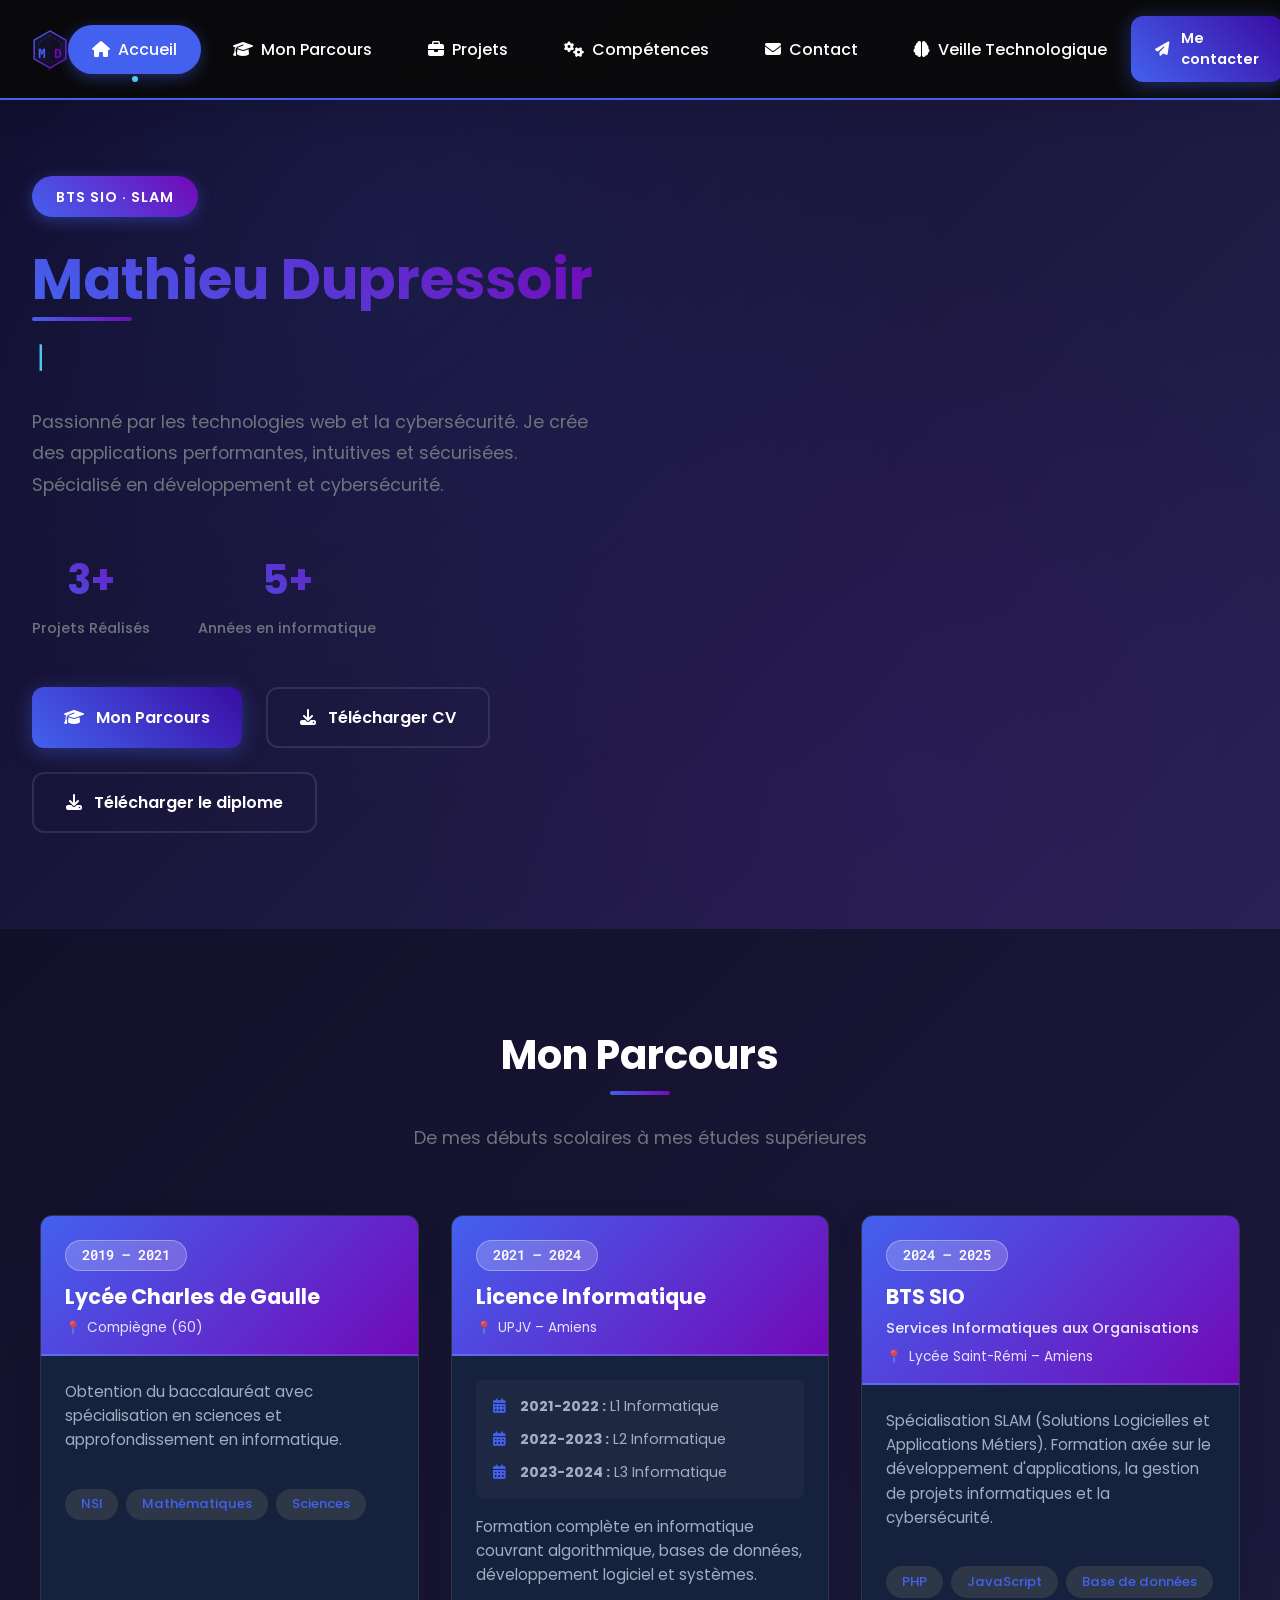
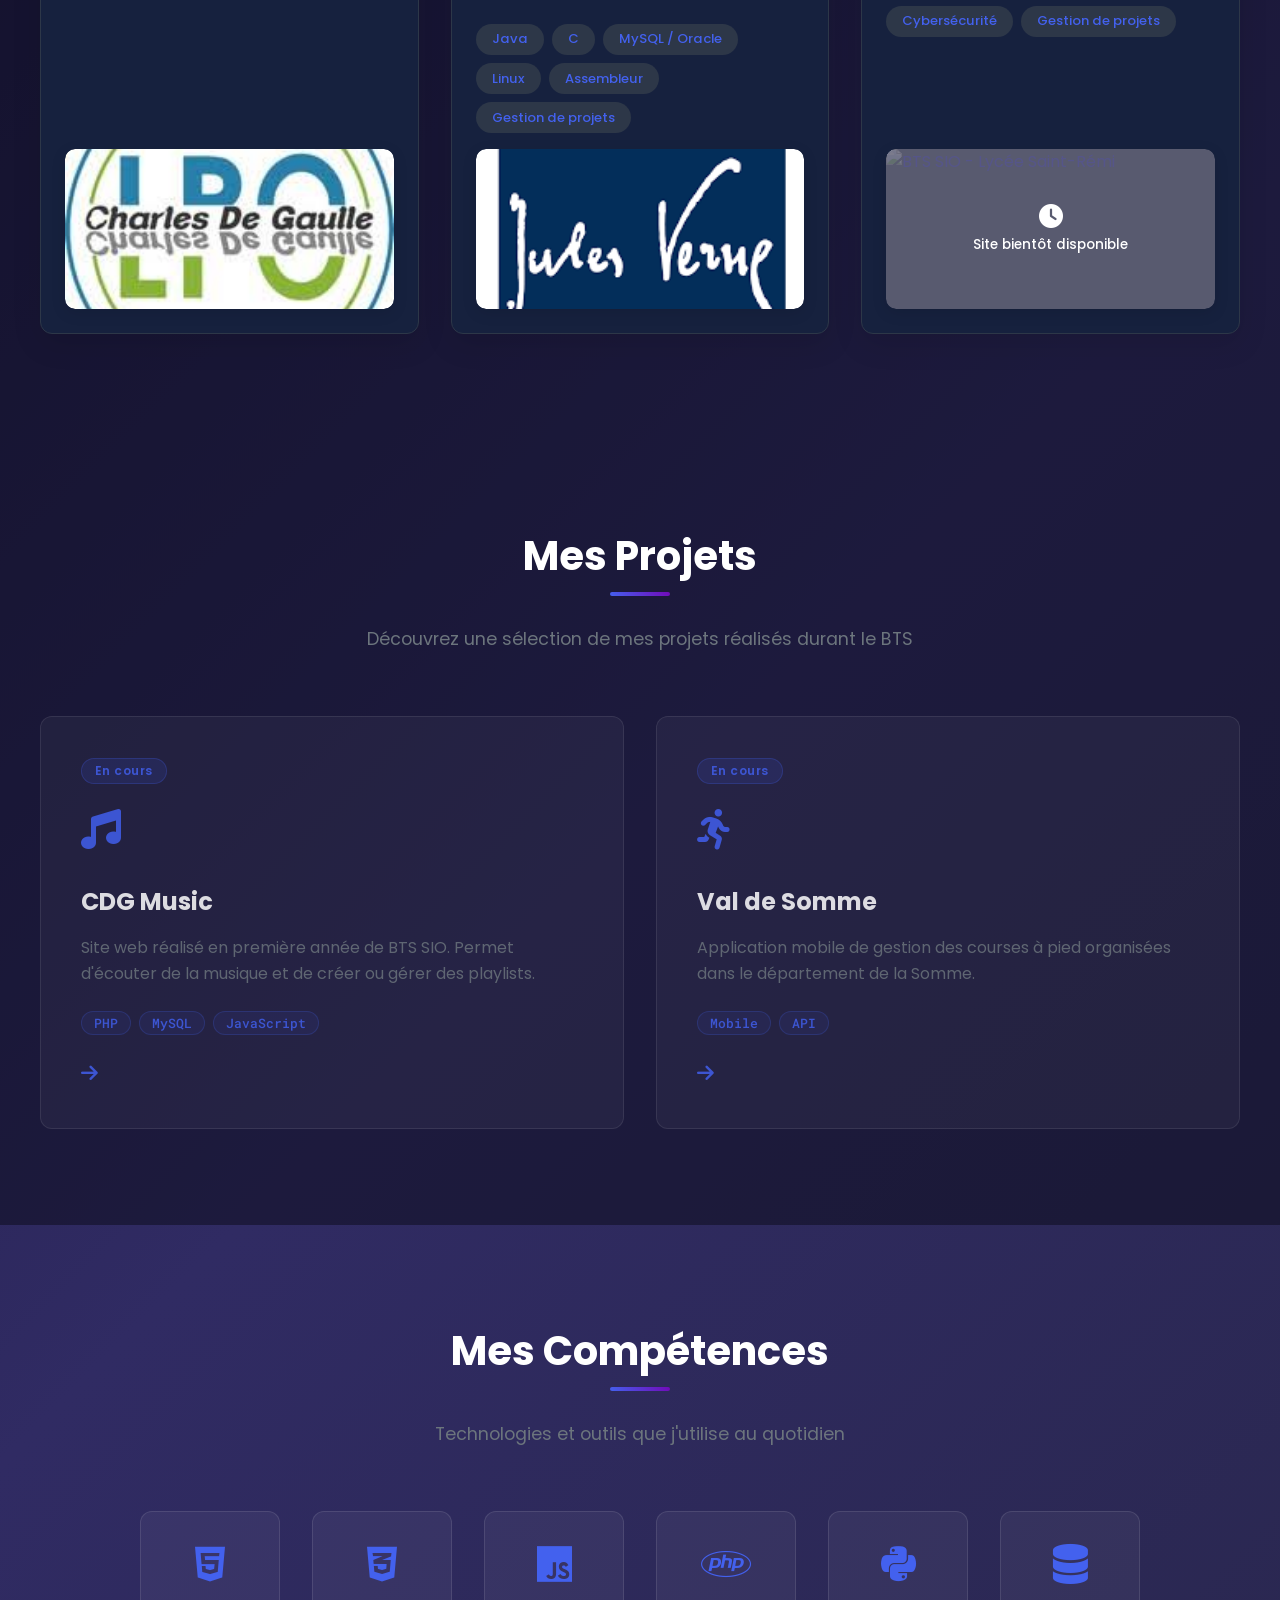
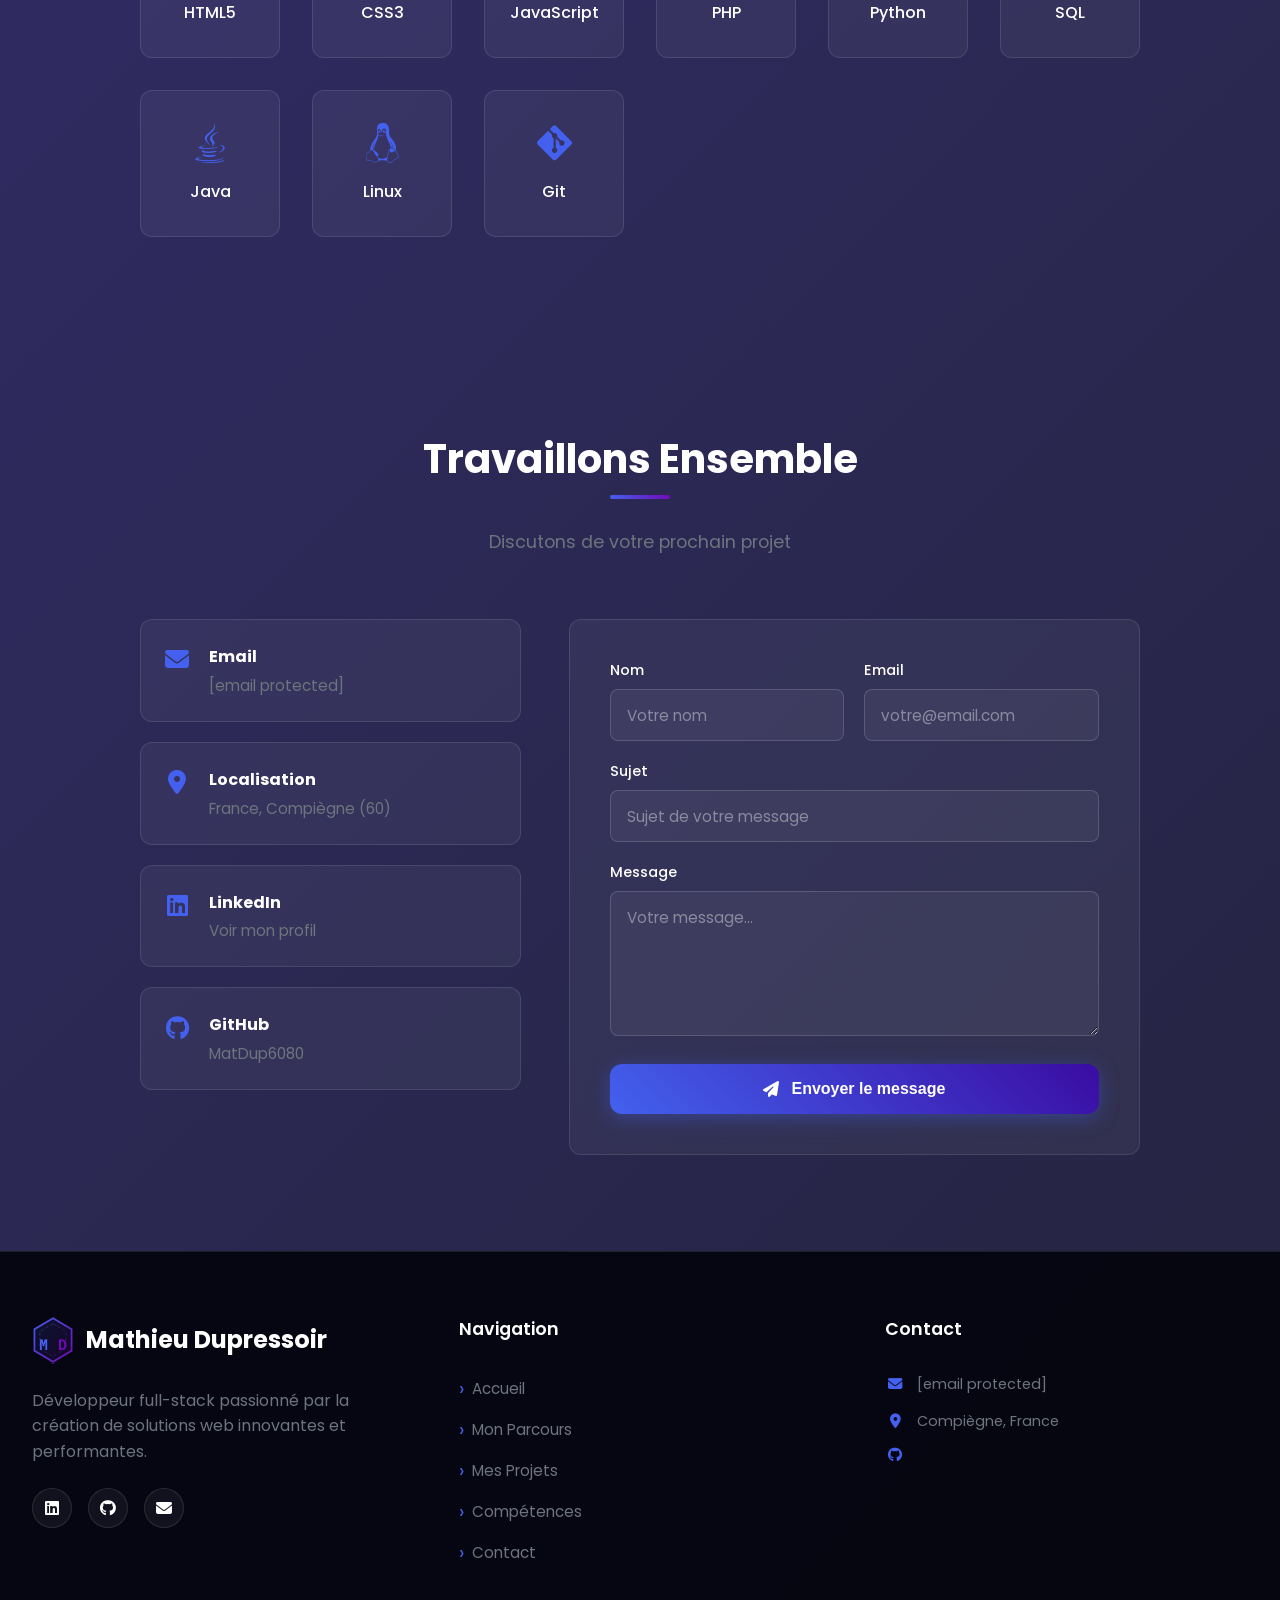
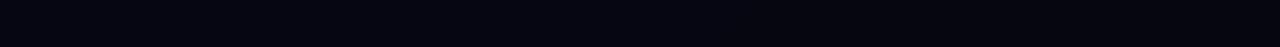
==== commit 3f5f4d64: "Update index.html" ====
--- a/index.html
+++ b/index.html
@@ -185,6 +185,10 @@
                         <i class="fas fa-download"></i>
                         <span>Télécharger CV</span>
                     </a>
+                     <a href="doc/Secnumacademie.pdf" class="btn btn-secondary" target="_blank" rel="noopener">
+                        <i class="fas fa-download"></i>
+                        <span>Télécharger le diplome</span>
+                    </a>
                 </div>
             </div>
         </div>
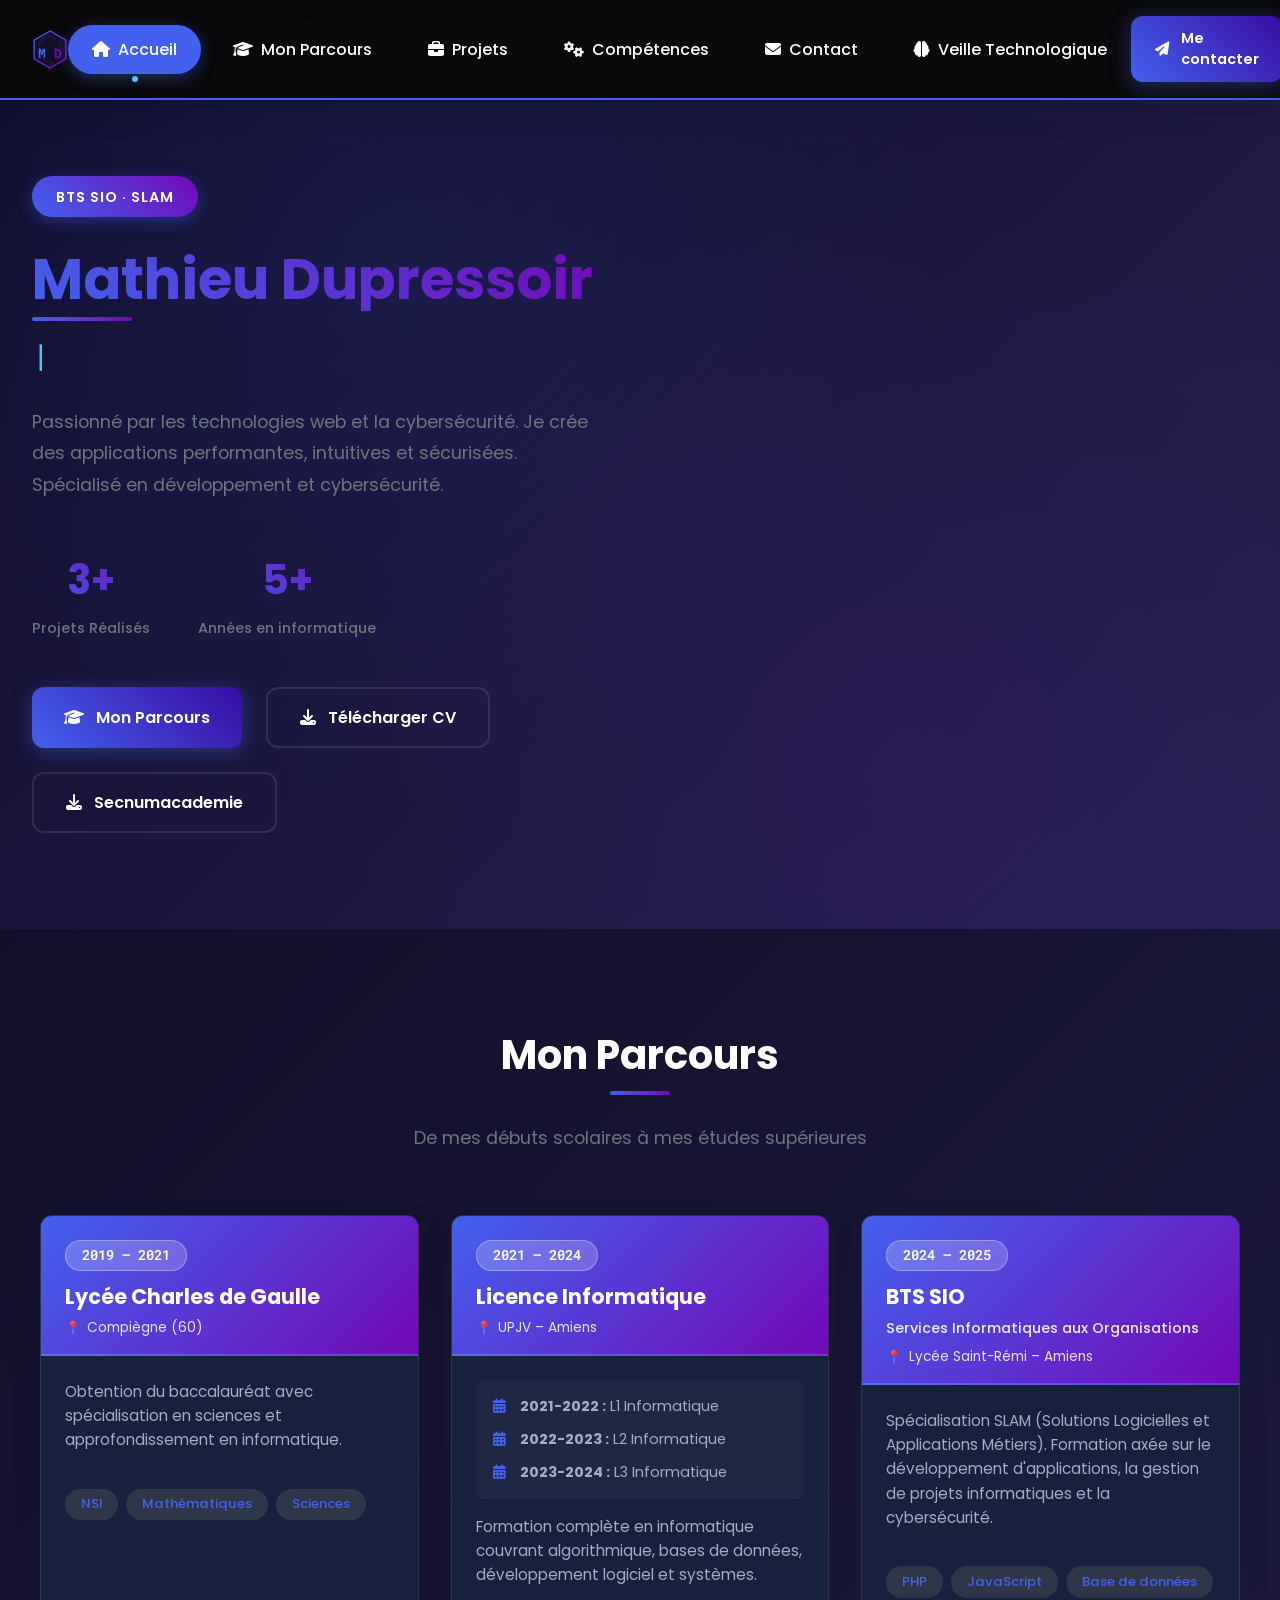
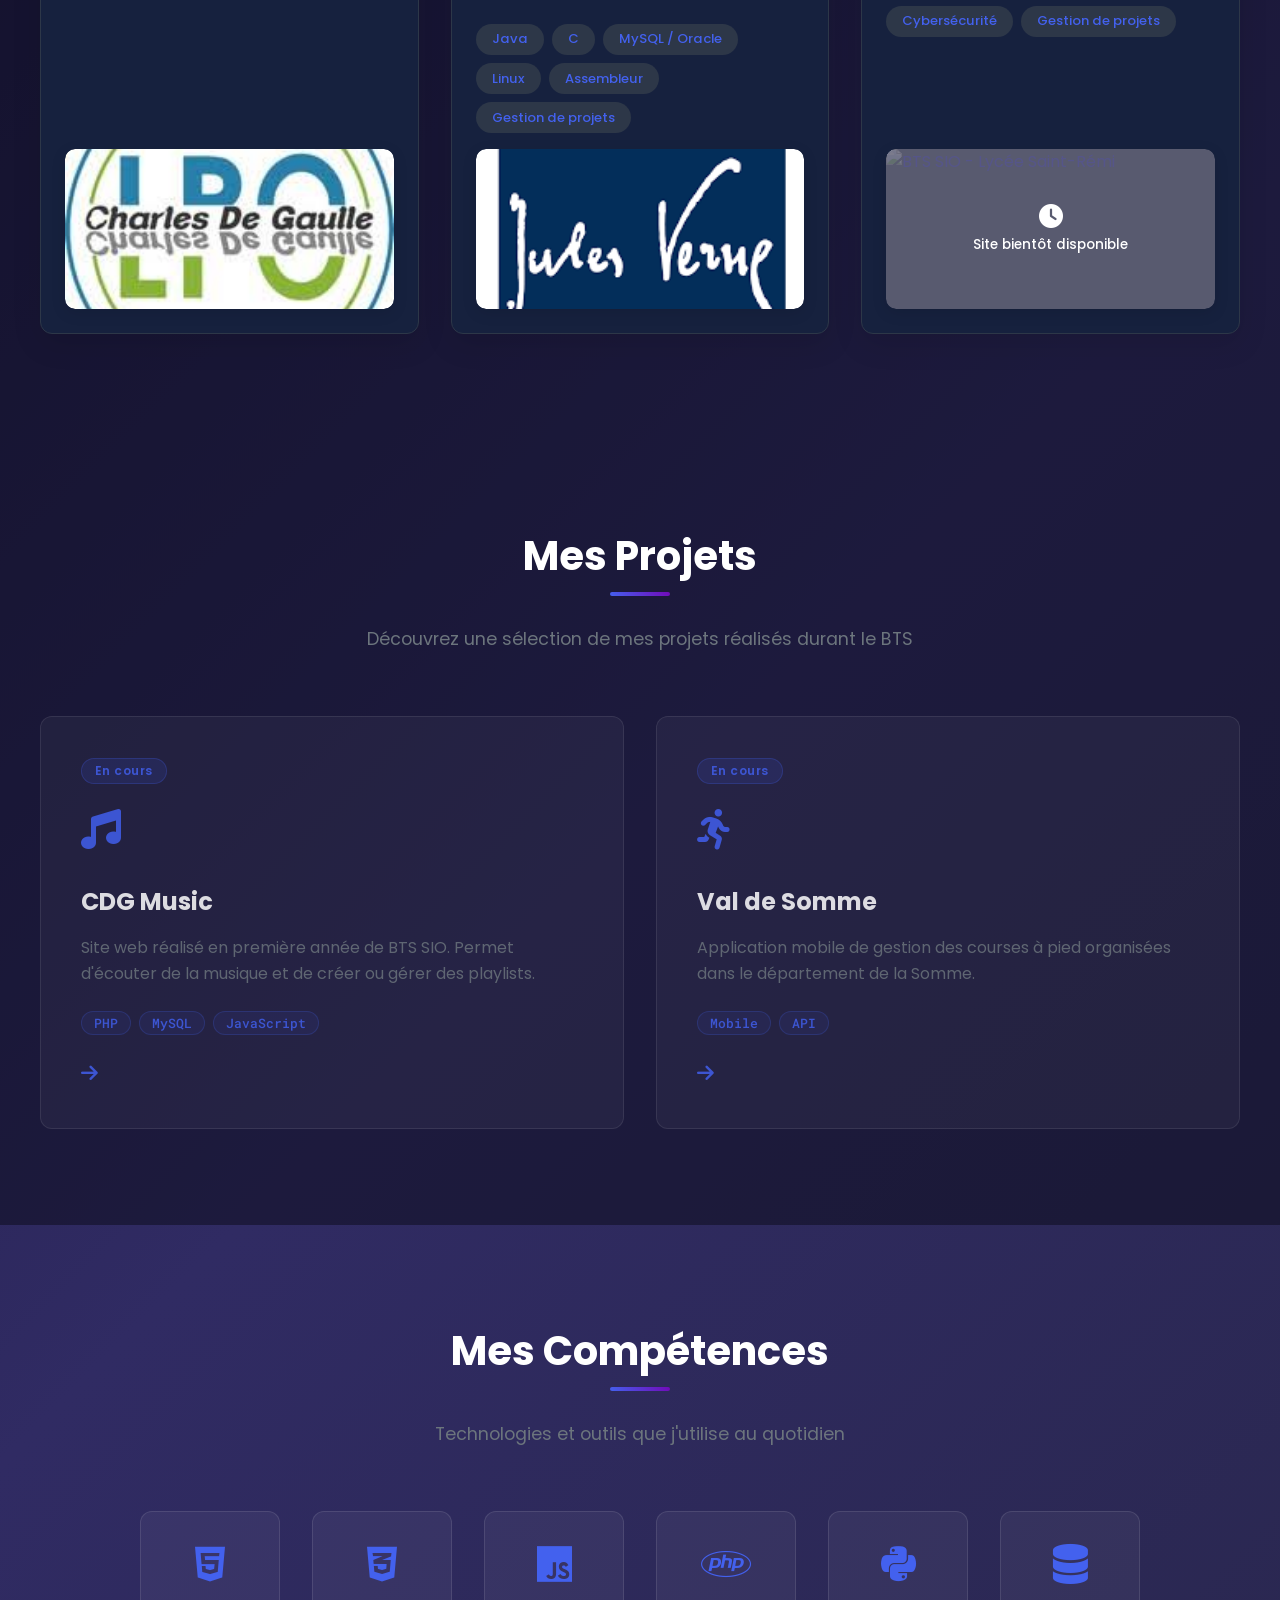
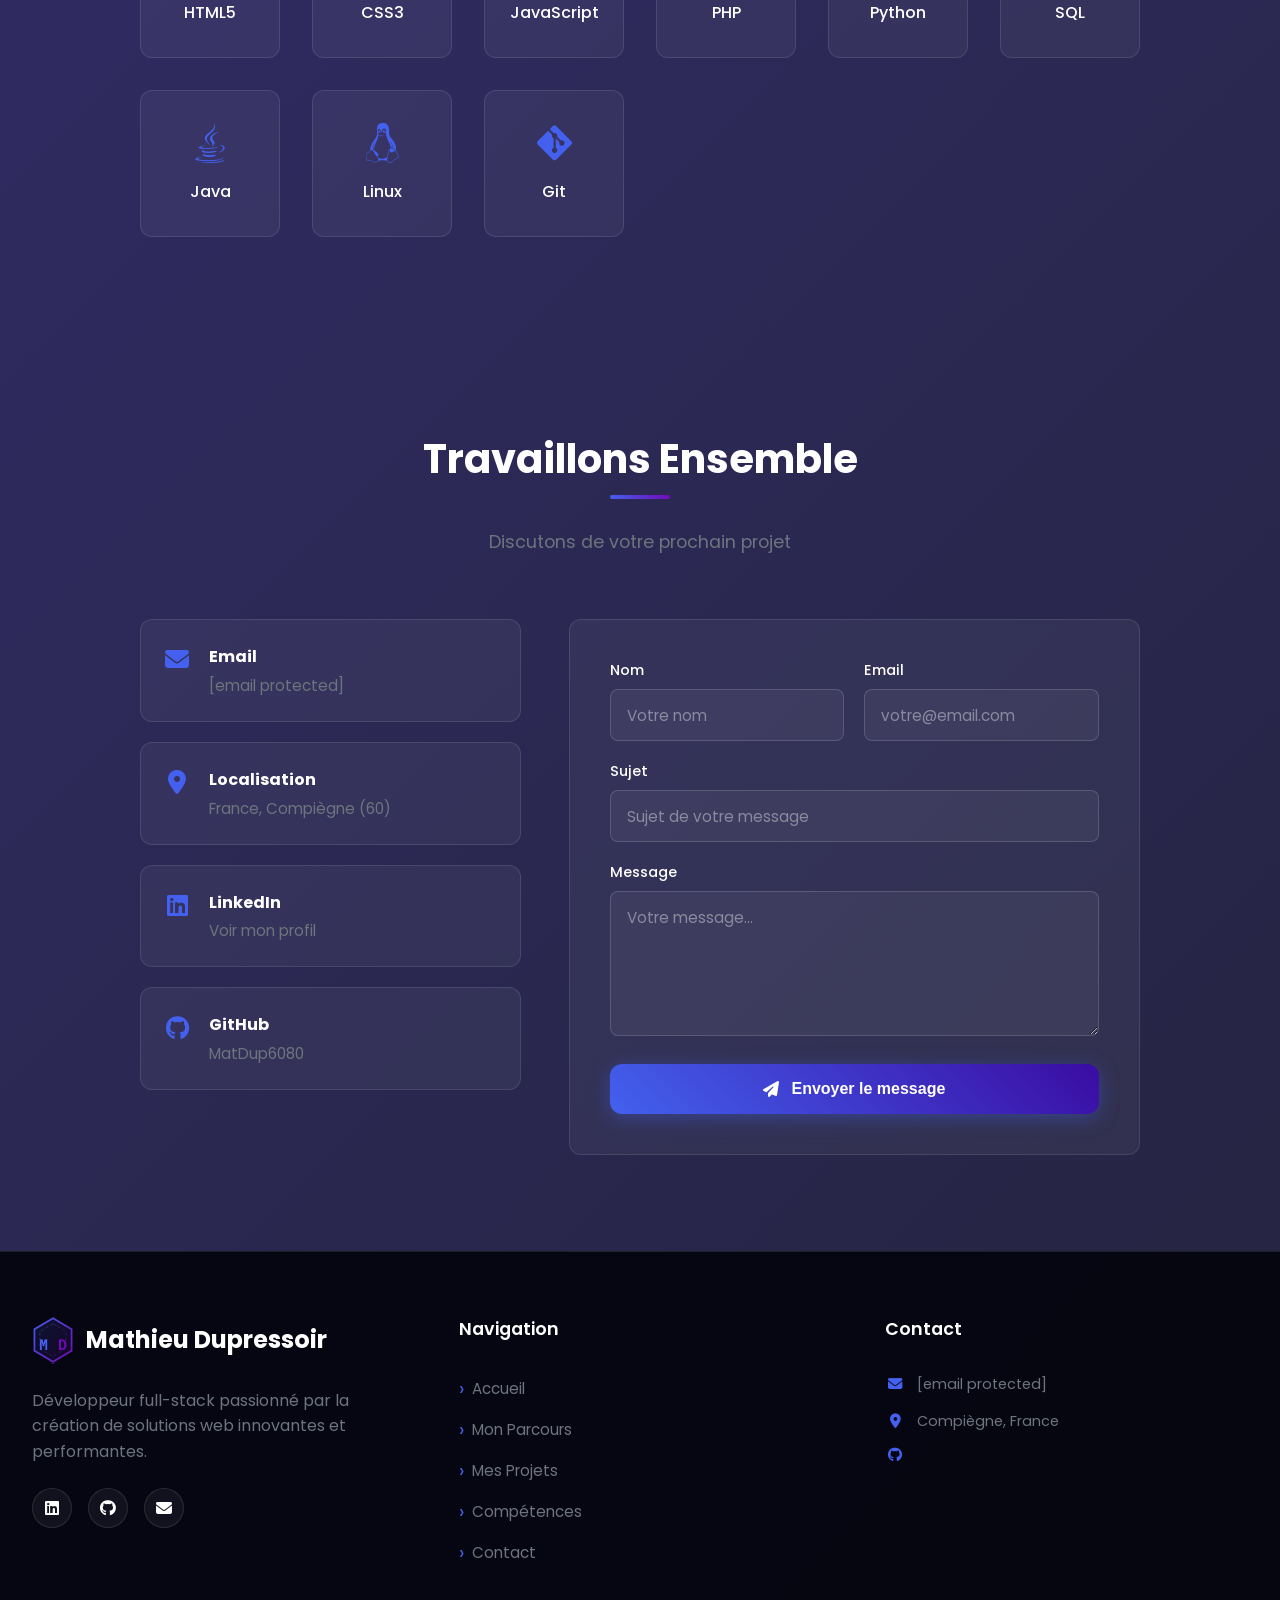
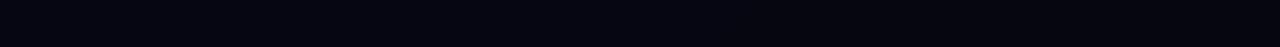
==== commit e750d460: "Update print statement from 'Hello' to 'Goodbye'" ====
--- a/index.html
+++ b/index.html
@@ -187,7 +187,7 @@
                     </a>
                      <a href="doc/Secnumacademie.pdf" class="btn btn-secondary" target="_blank" rel="noopener">
                         <i class="fas fa-download"></i>
-                        <span>Télécharger le diplome</span>
+                        <span>Secnumacademie</span>
                     </a>
                 </div>
             </div>
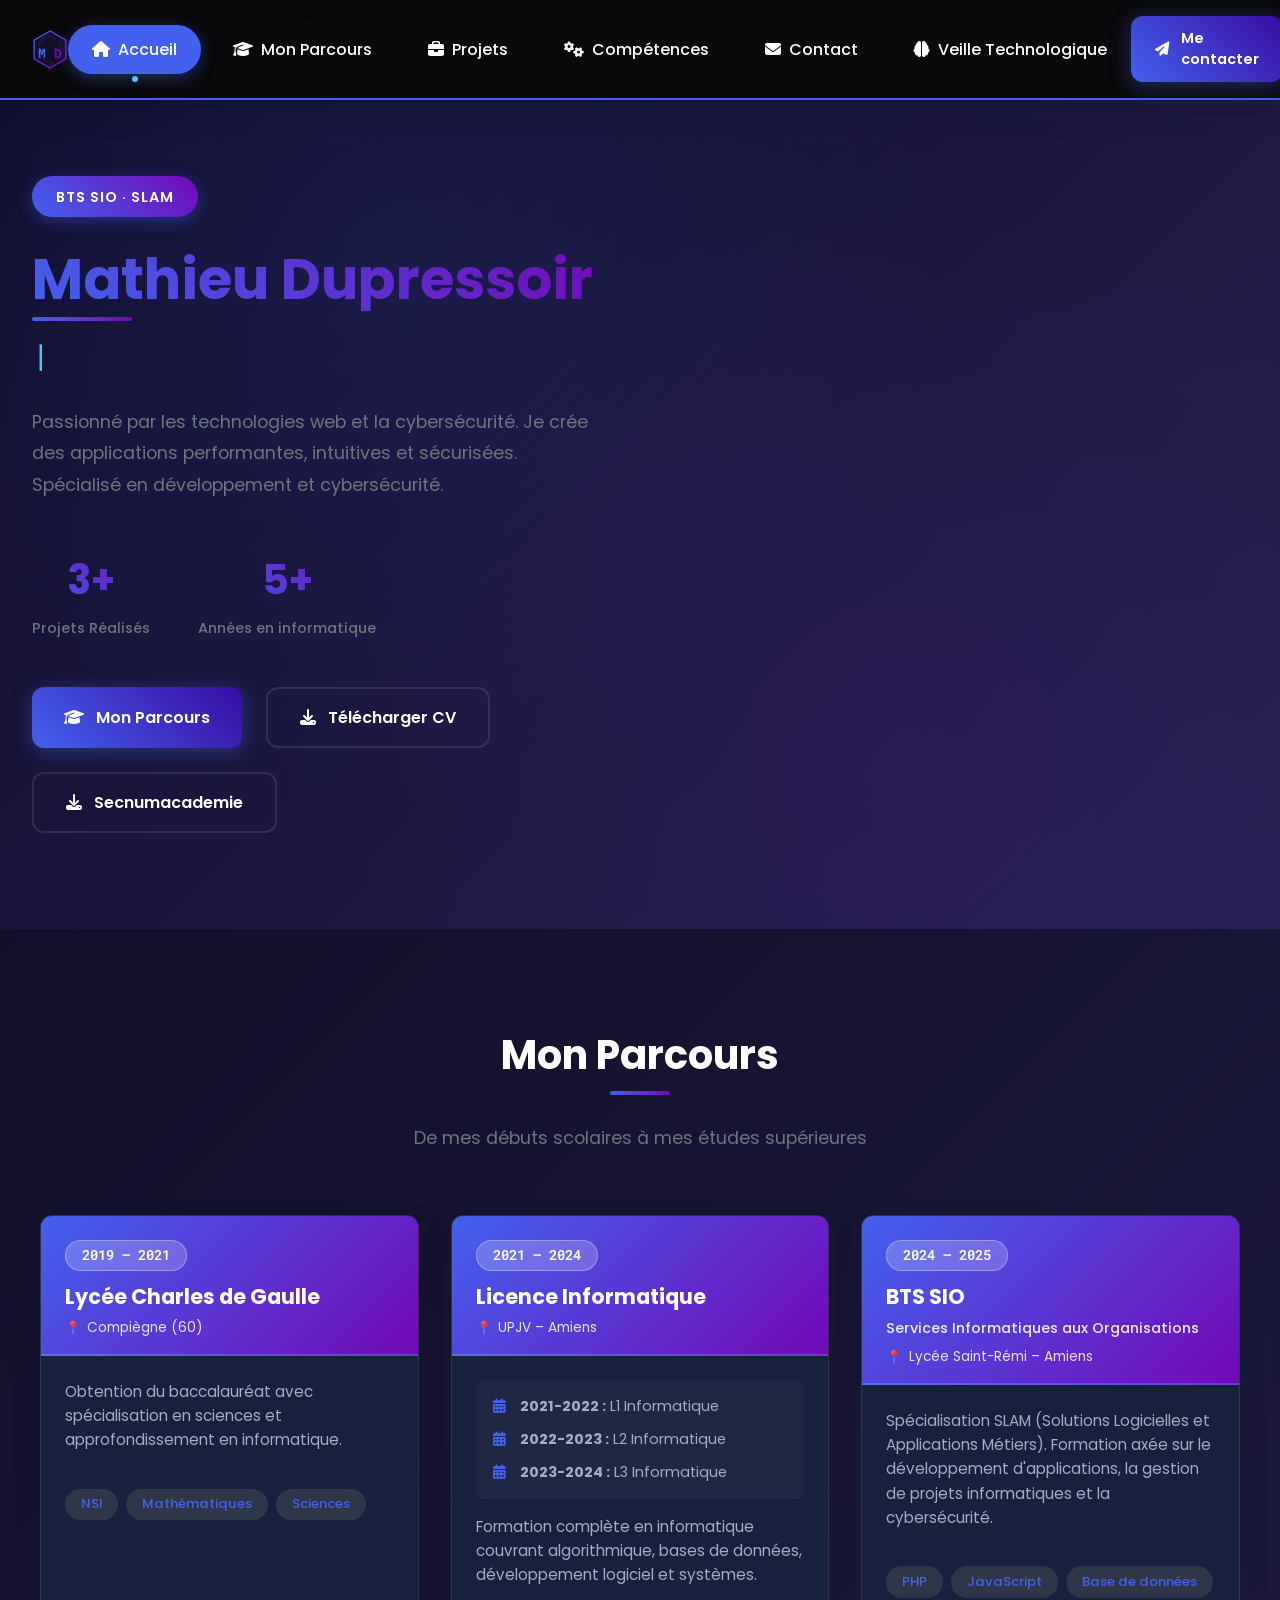
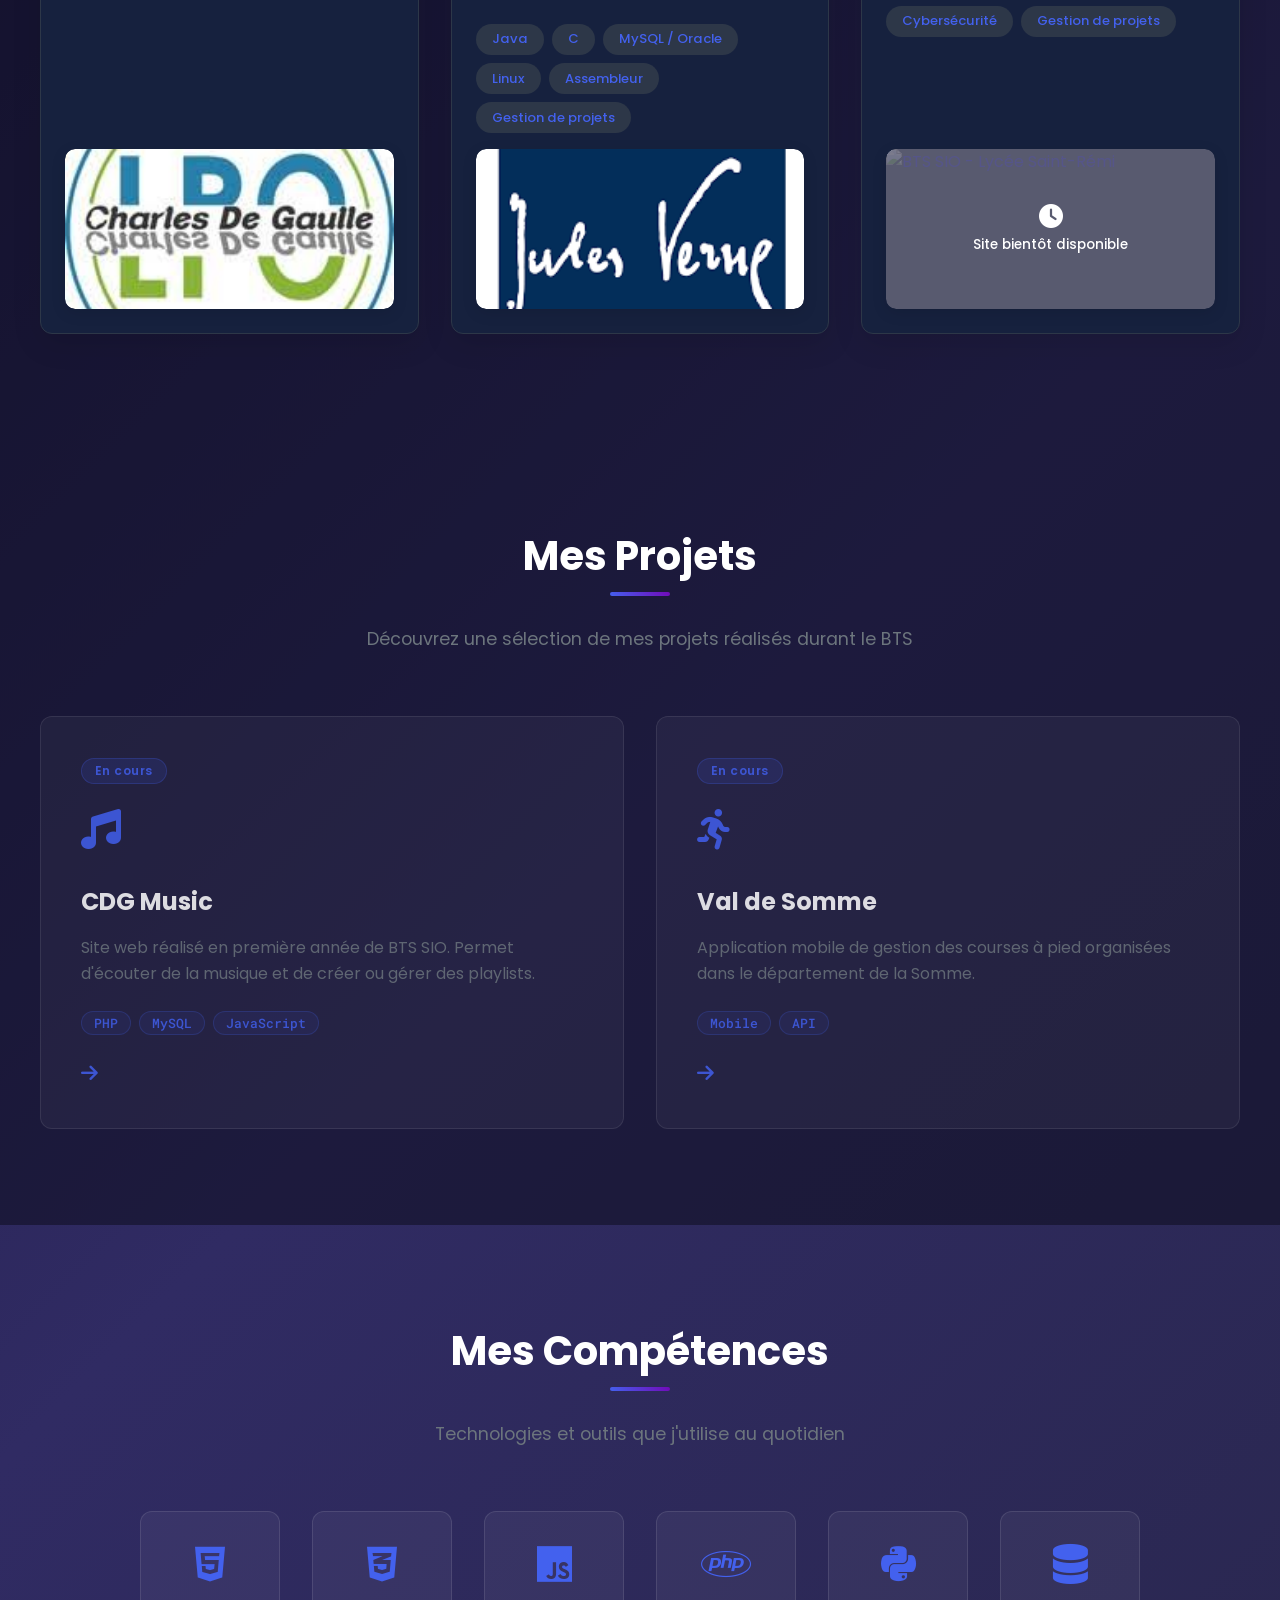
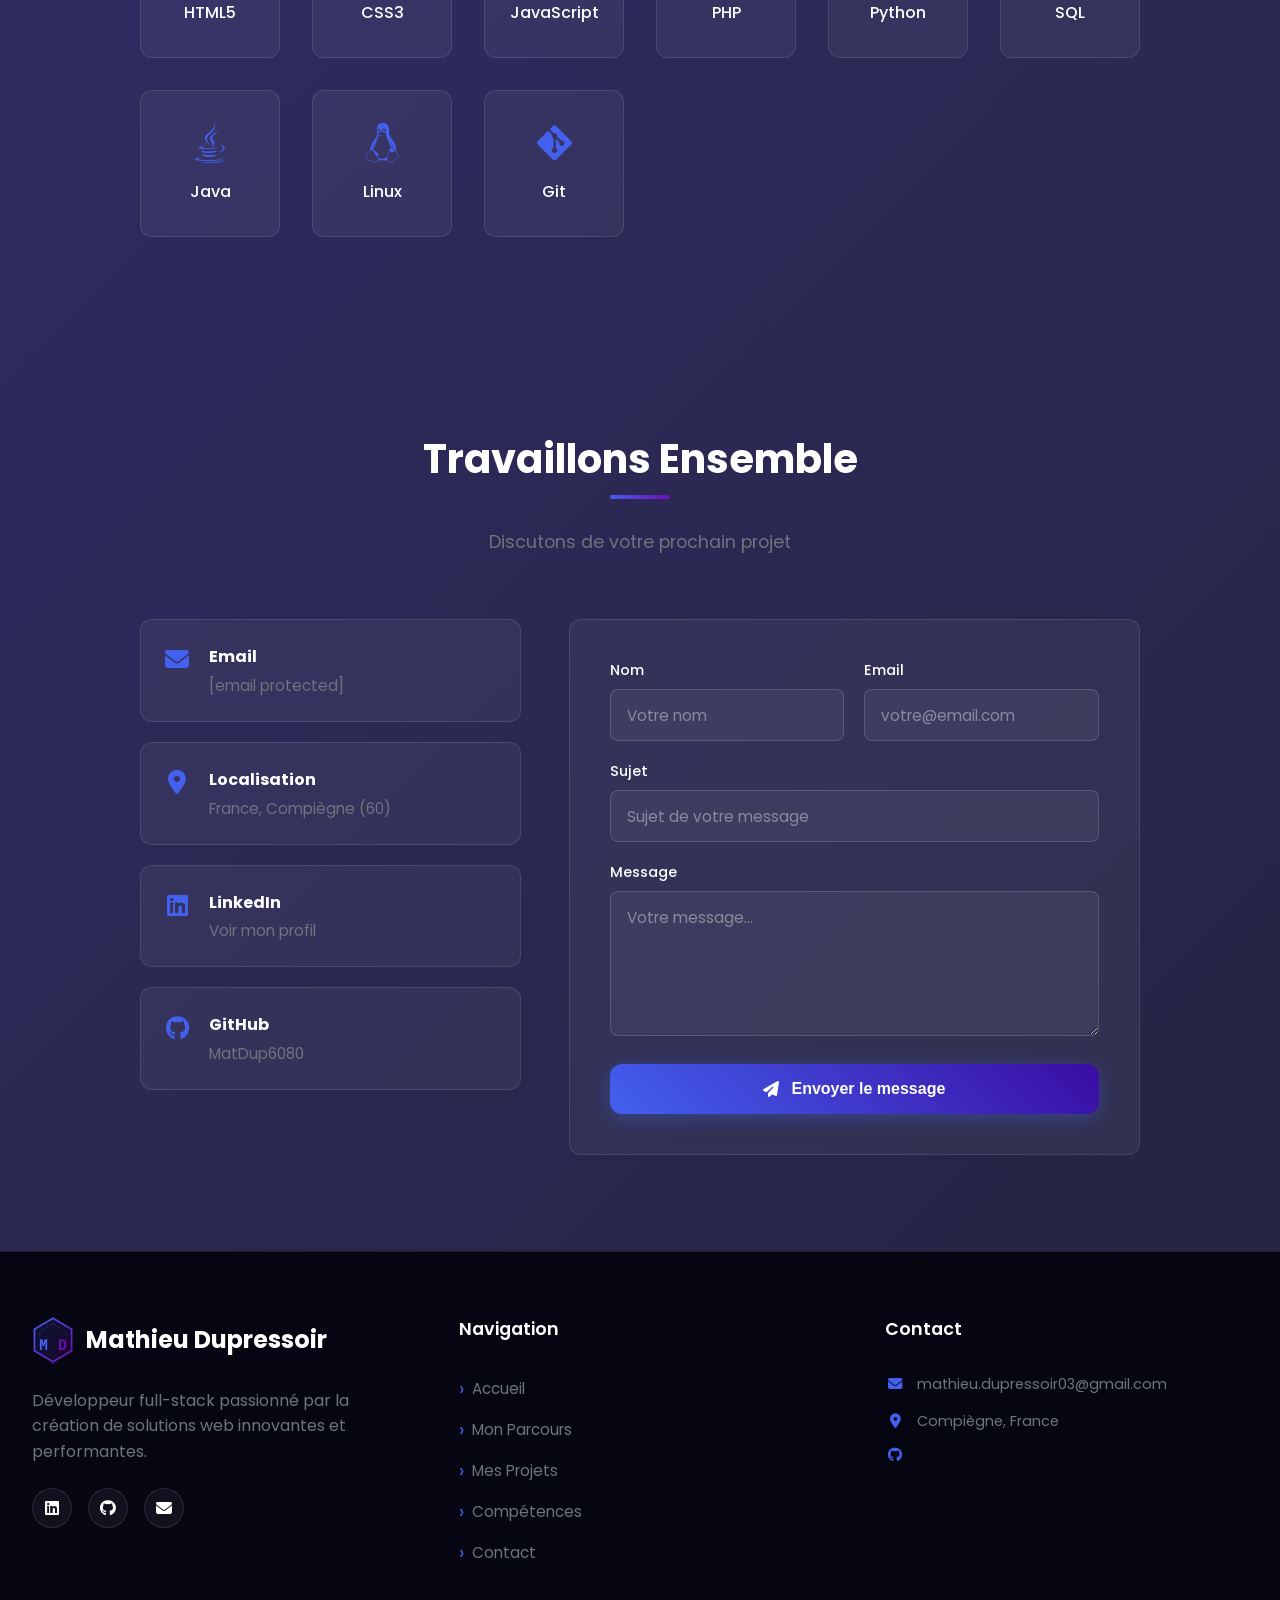
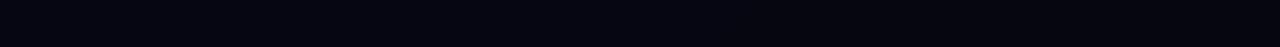
==== commit 4532b812: "Update index.html" ====
--- a/index.html
+++ b/index.html
@@ -524,7 +524,7 @@
                 <a href="https://github.com/MatDup6080" class="social-link" aria-label="GitHub" target="_blank" rel="noopener">
                     <i class="fab fa-github"></i>
                 </a>
-                <a href="/cdn-cgi/l/email-protection#87eae6f3efeee2f2a9e3f2f7f5e2f4f4e8eef5c7e2ffe6eaf7ebe2a9e4e8ea" class="social-link" aria-label="Email">
+                <a href="mathieu.dupressoir03@gmail.com" class="social-link" aria-label="Email">
                     <i class="fas fa-envelope"></i>
                 </a>
             </div>
@@ -546,7 +546,7 @@
             <ul class="footer-contact">
                 <li>
                     <i class="fas fa-envelope"></i>
-                    <span><a href="/cdn-cgi/l/email-protection#86ebe7f2eeefe3f3a8e2f3f6f4e3f5f5e9eff4c6e3fee7ebf6eae3a8e5e9eb"><span class="__cf_email__" data-cfemail="90fdf1e4f8f9f5e5bef4e5e0e2f5e3e3fff9e2d0f5e8f1fde0fcf5bef3fffd">[email&#160;protected]</span></a></span>
+                    <span> mathieu.dupressoir03@gmail.com</span>
                 </li>
                 <li>
                     <i class="fas fa-map-marker-alt"></i>
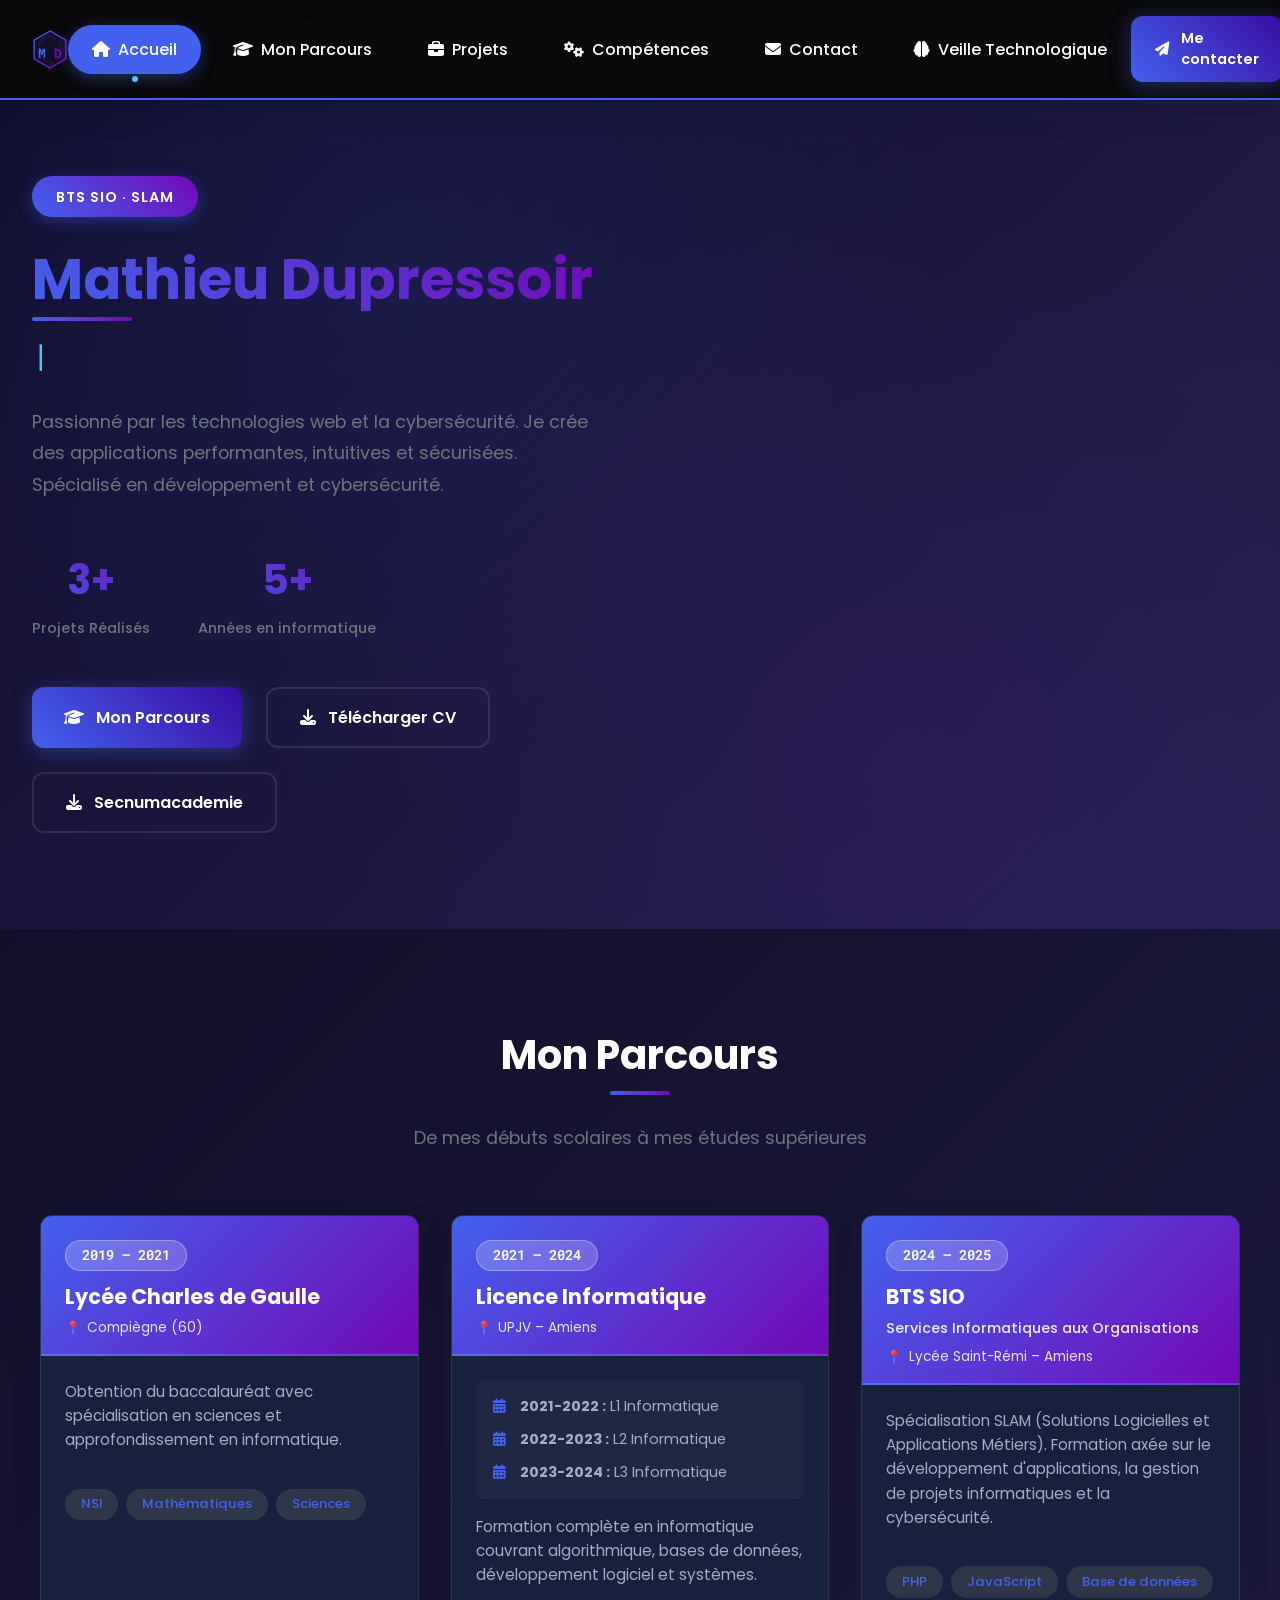
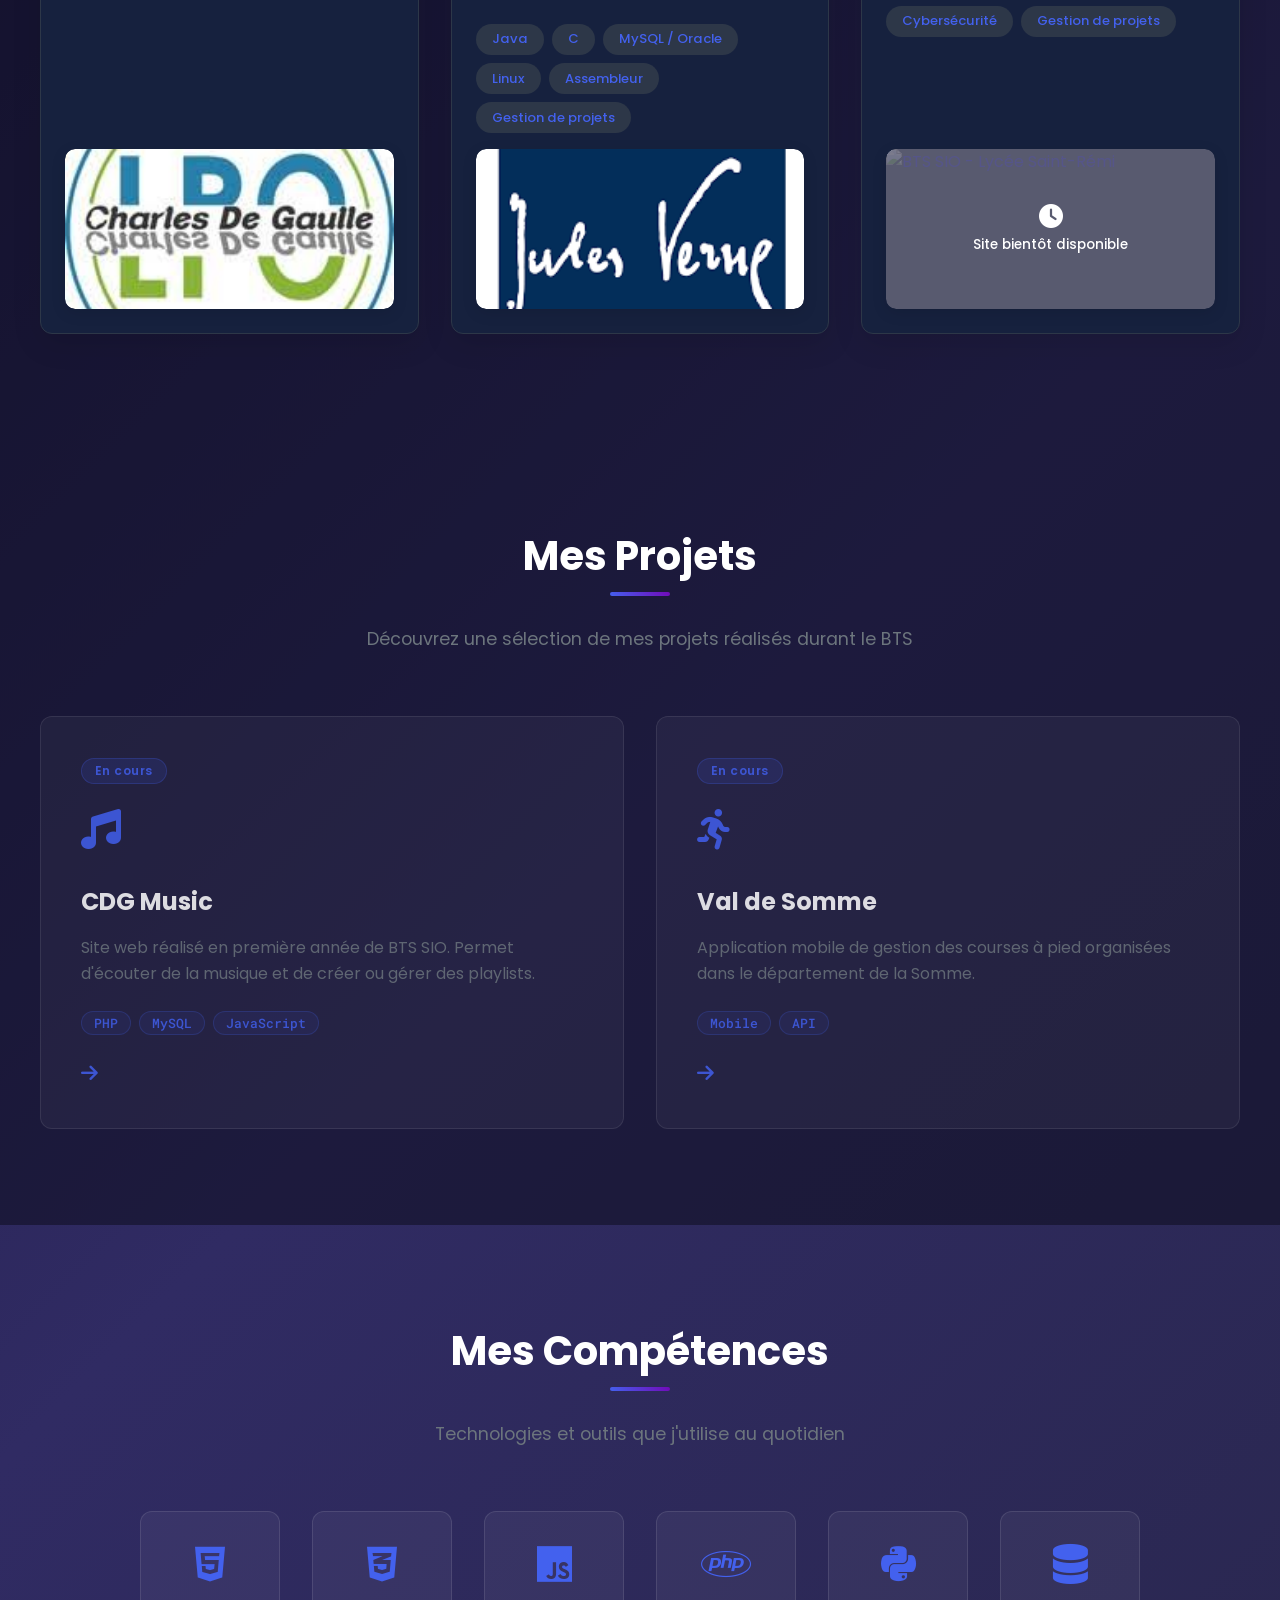
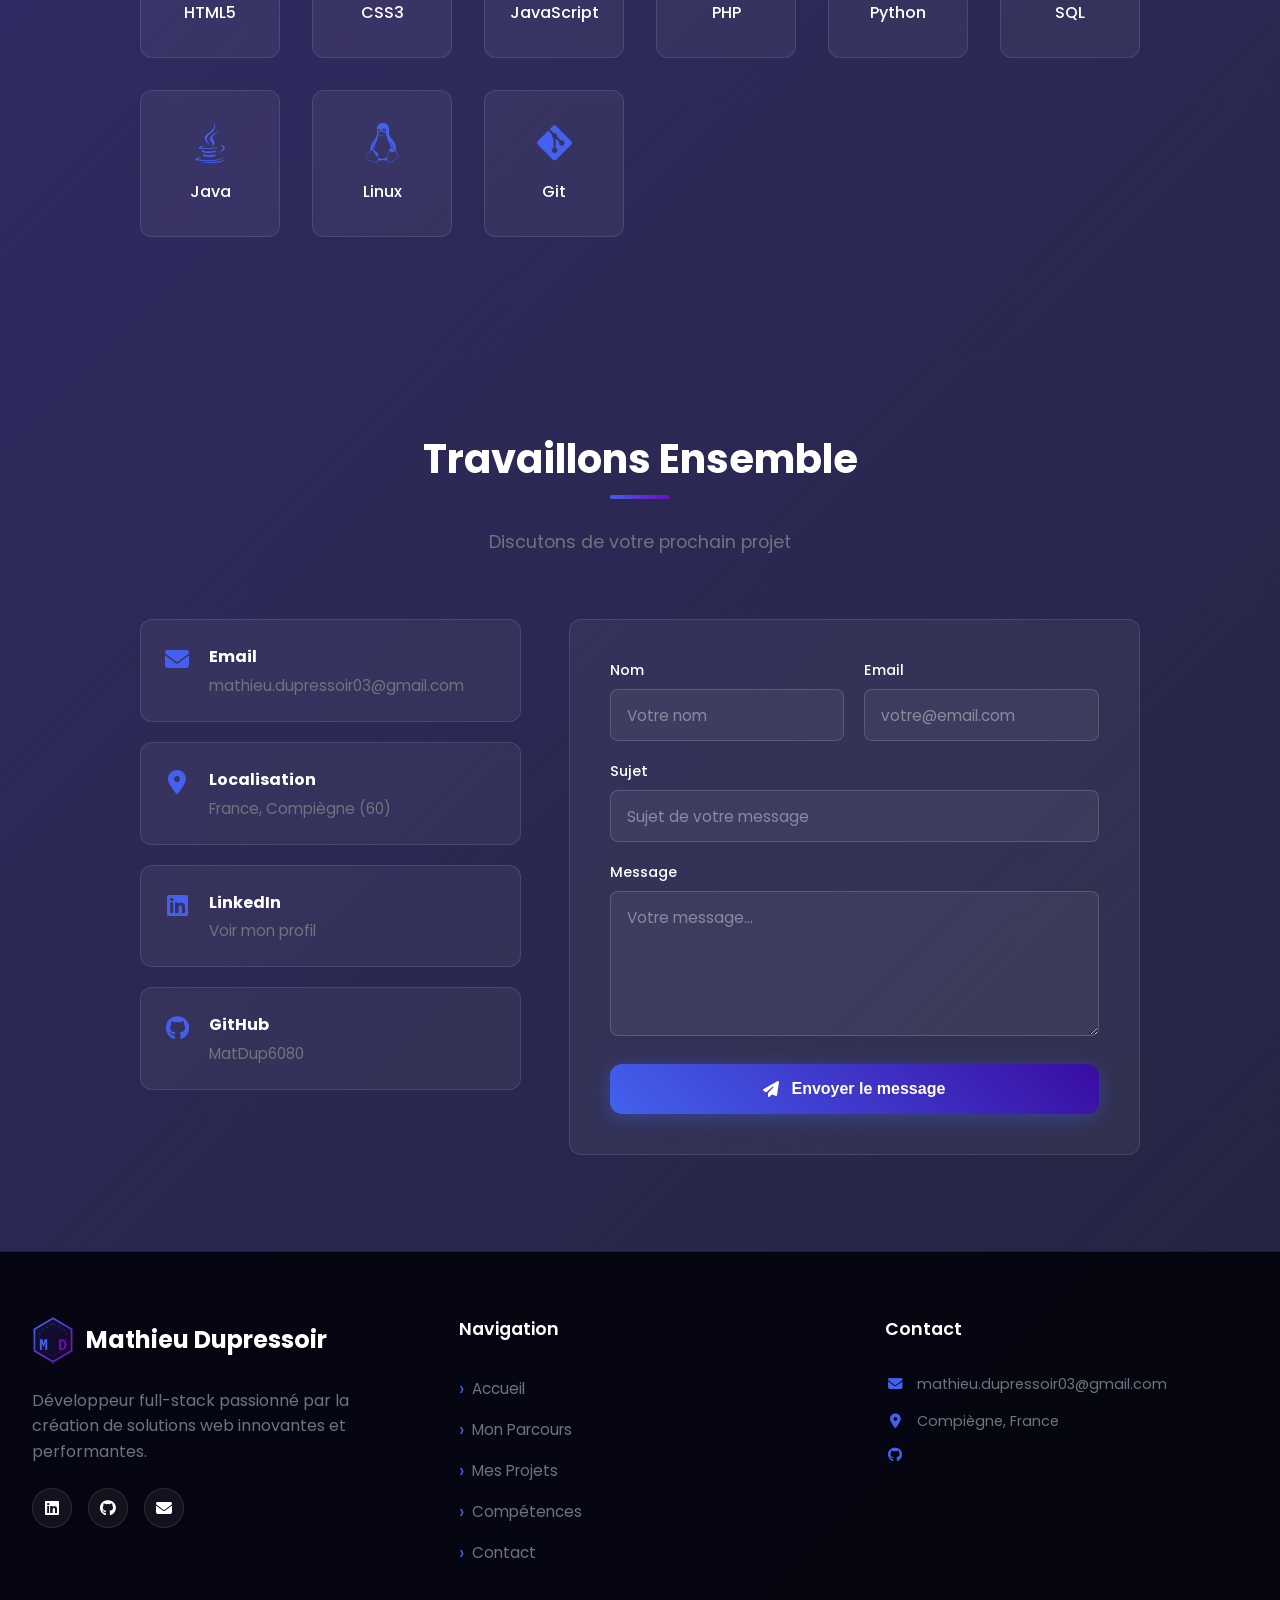
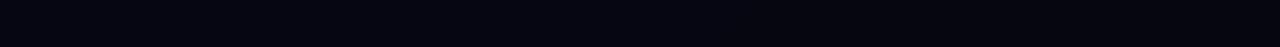
==== commit ebfce93b: "Update index.html" ====
--- a/index.html
+++ b/index.html
@@ -424,7 +424,7 @@
                     <i class="fas fa-envelope"></i>
                     <div>
                         <h3>Email</h3>
-                        <p><a href="/cdn-cgi/l/email-protection#6904081d01000c1c470d1c191b0c1a1a06001b290c11080419050c470a0604"><span class="__cf_email__" data-cfemail="2944485d41404c5c074d5c595b4c5a5a46405b694c51484459454c074a4644">[email&#160;protected]</span></a></p>
+                        <p>mathieu.dupressoir03@gmail.com</p>
                     </div>
                 </div>
                 <div class="contact-item">
@@ -554,4 +554,4 @@
                 </li>
                 <li>
                     <i class="fab fa-github"></i>
-                    <span><a href="h
+                    <span><a href="hhttps://github.com/MatDup6080" ></span>
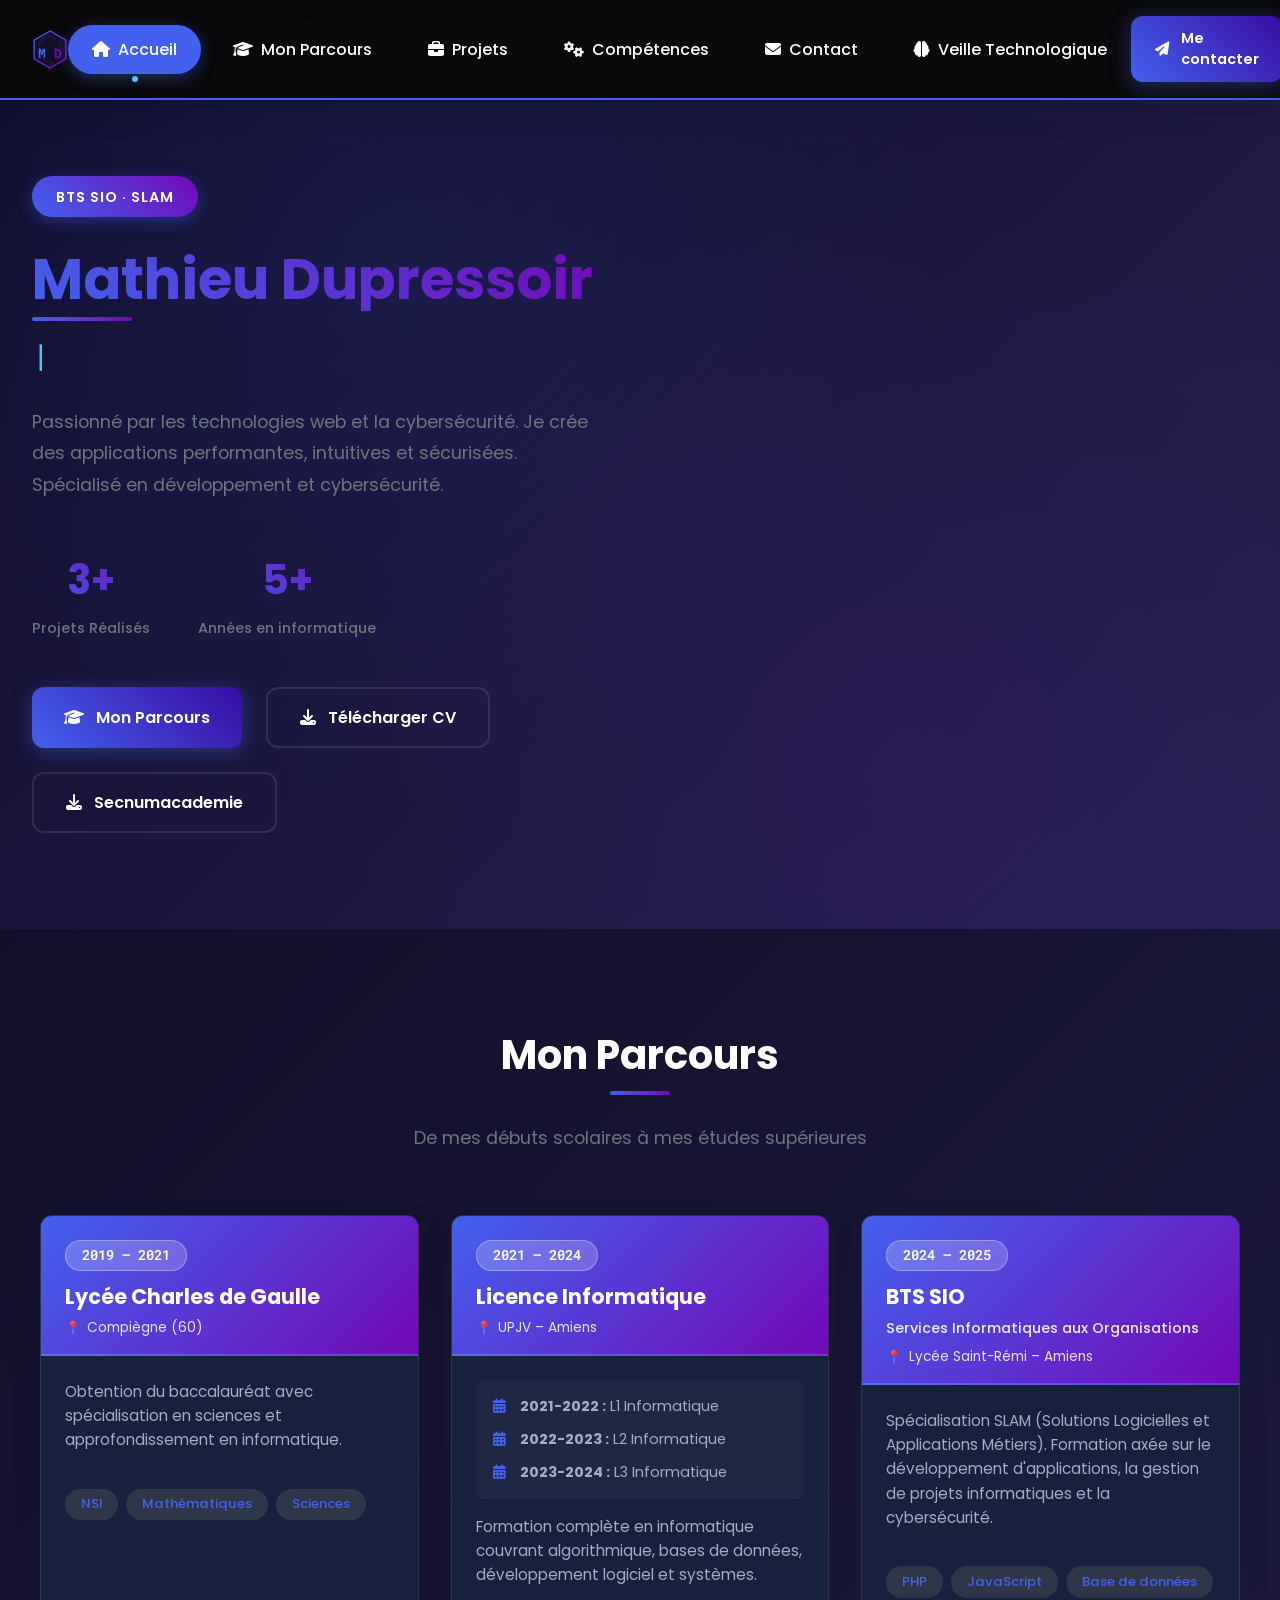
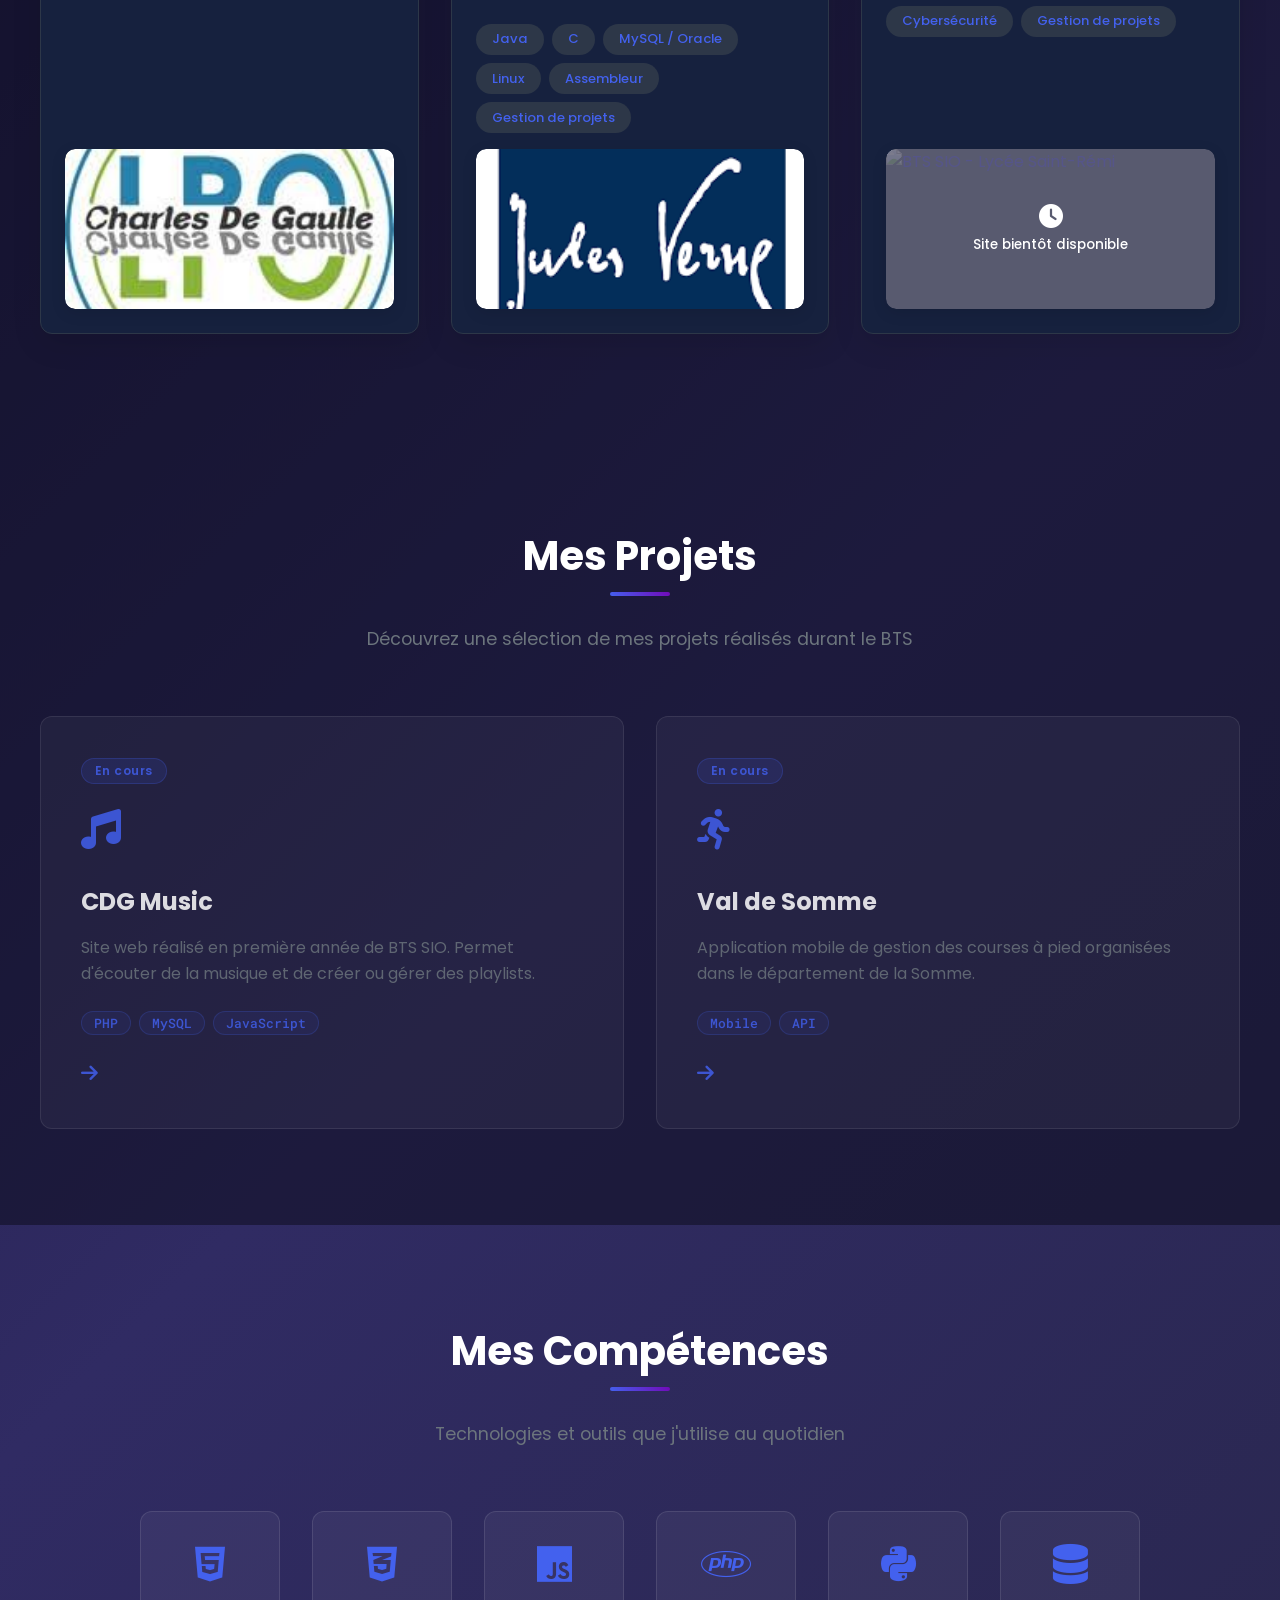
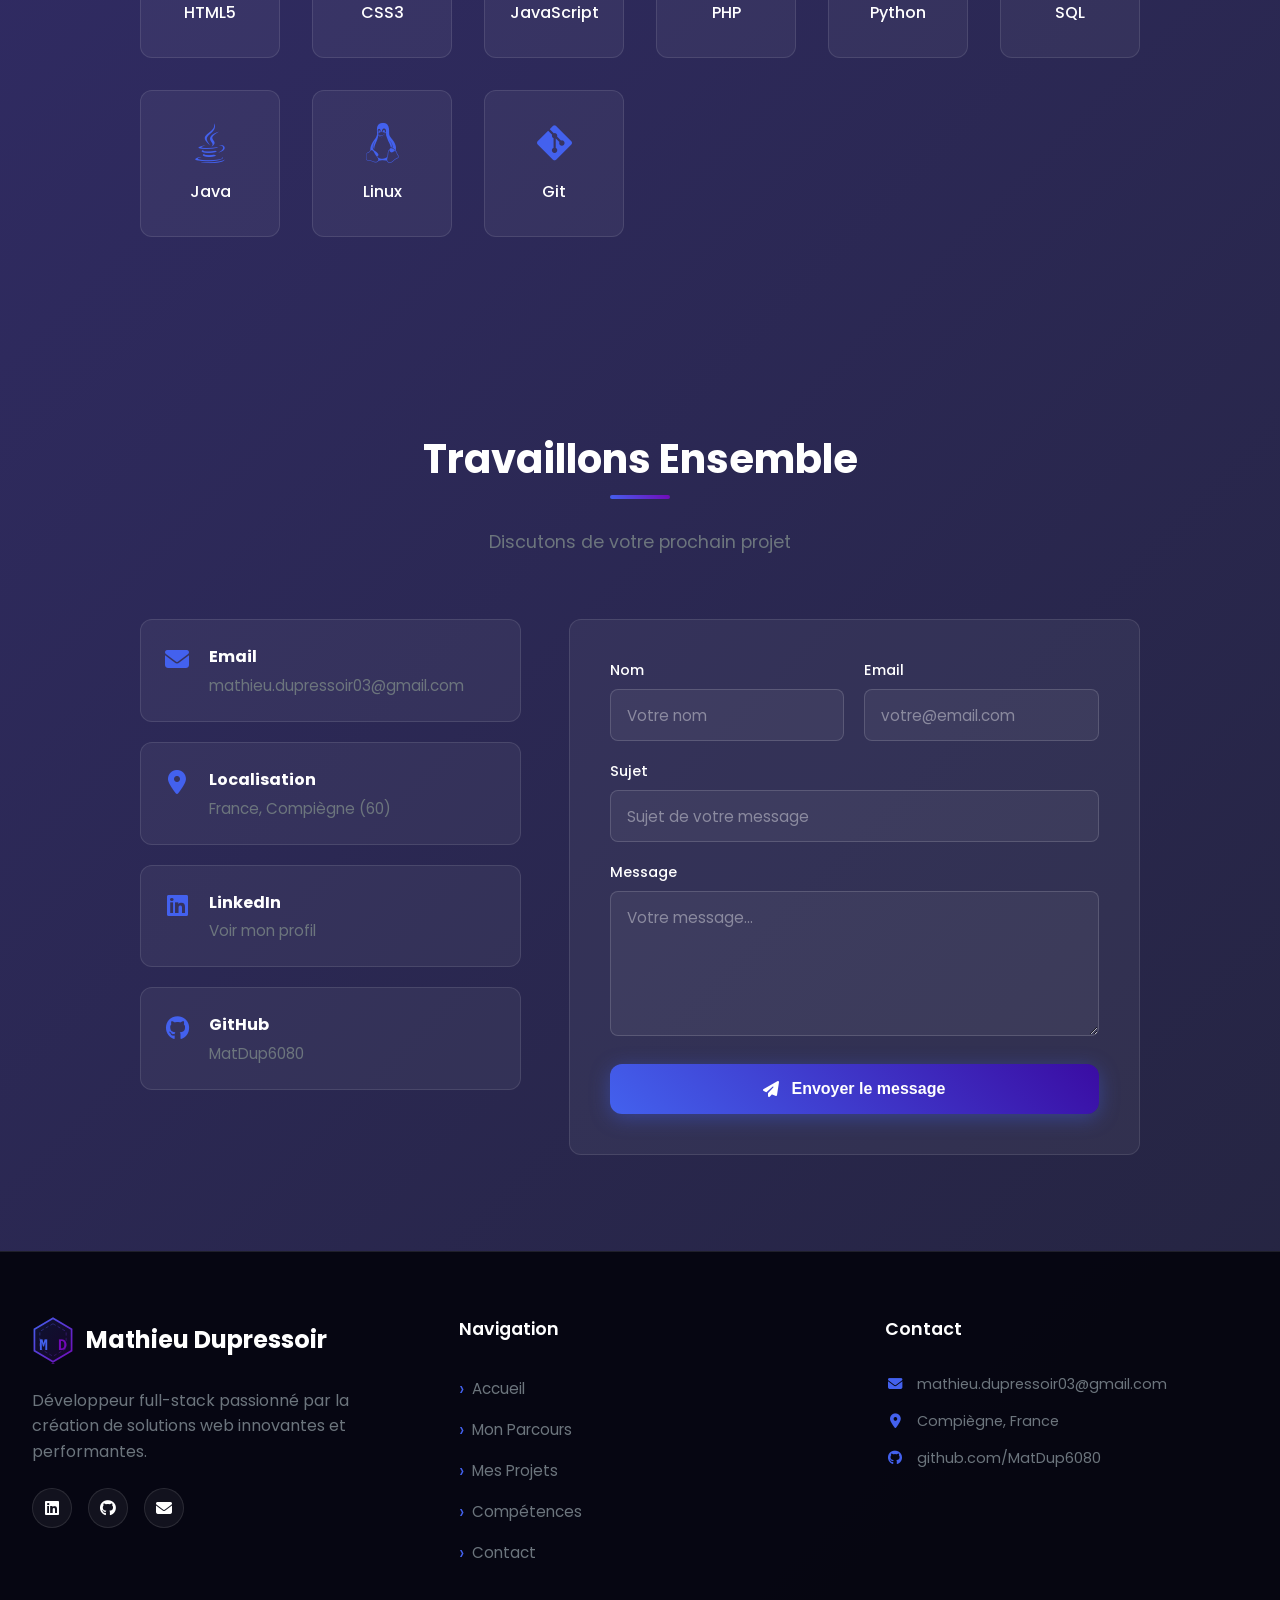
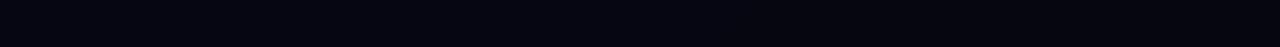
==== commit 0a5fa43d: "Update index.html" ====
--- a/index.html
+++ b/index.html
@@ -552,6 +552,7 @@
                     <i class="fas fa-map-marker-alt"></i>
                     <span>Compiègne, France</span>
                 </li>
-                <li>
+            <li>
                     <i class="fab fa-github"></i>
-                    <span><a href="hhttps://github.com/MatDup6080" ></span>
+                    <span><a href="https://github.com/MatDup6080" target="_blank" rel="noopener">github.com/MatDup6080</a></span>
+            </li>
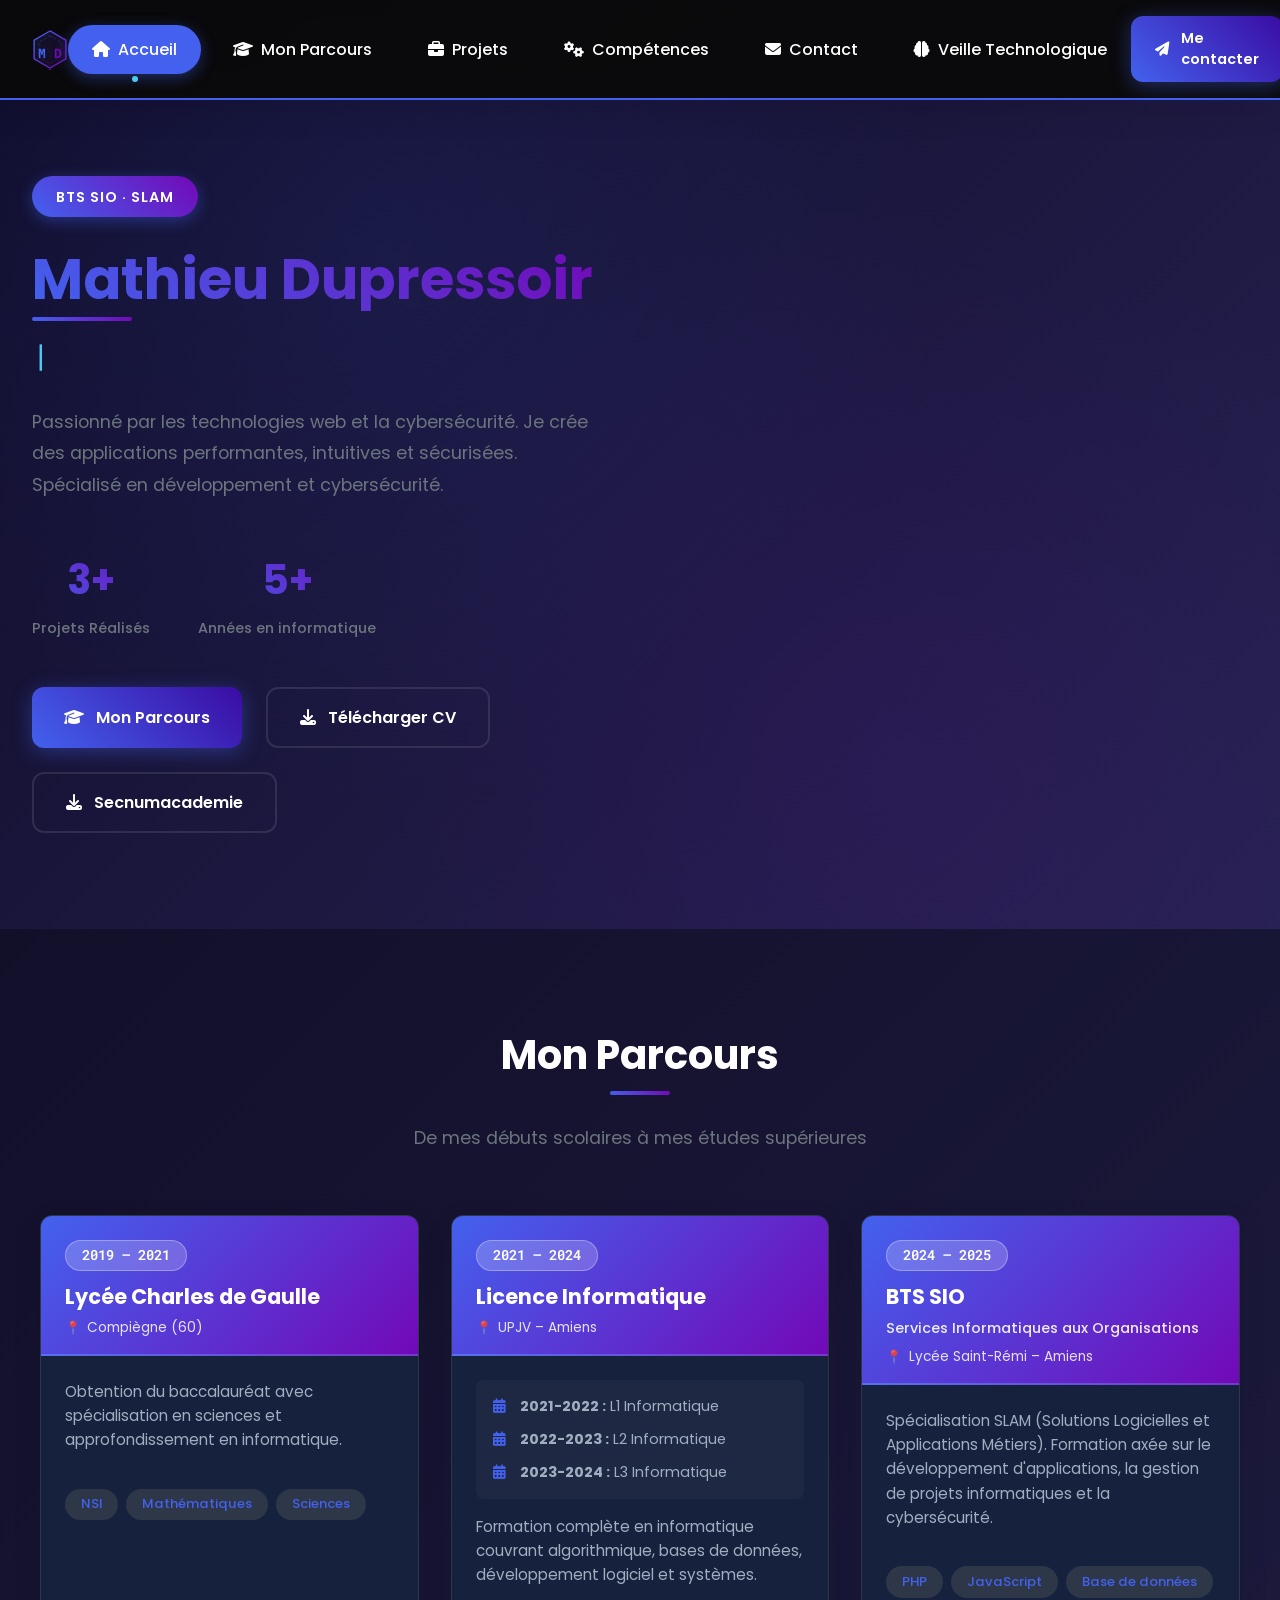
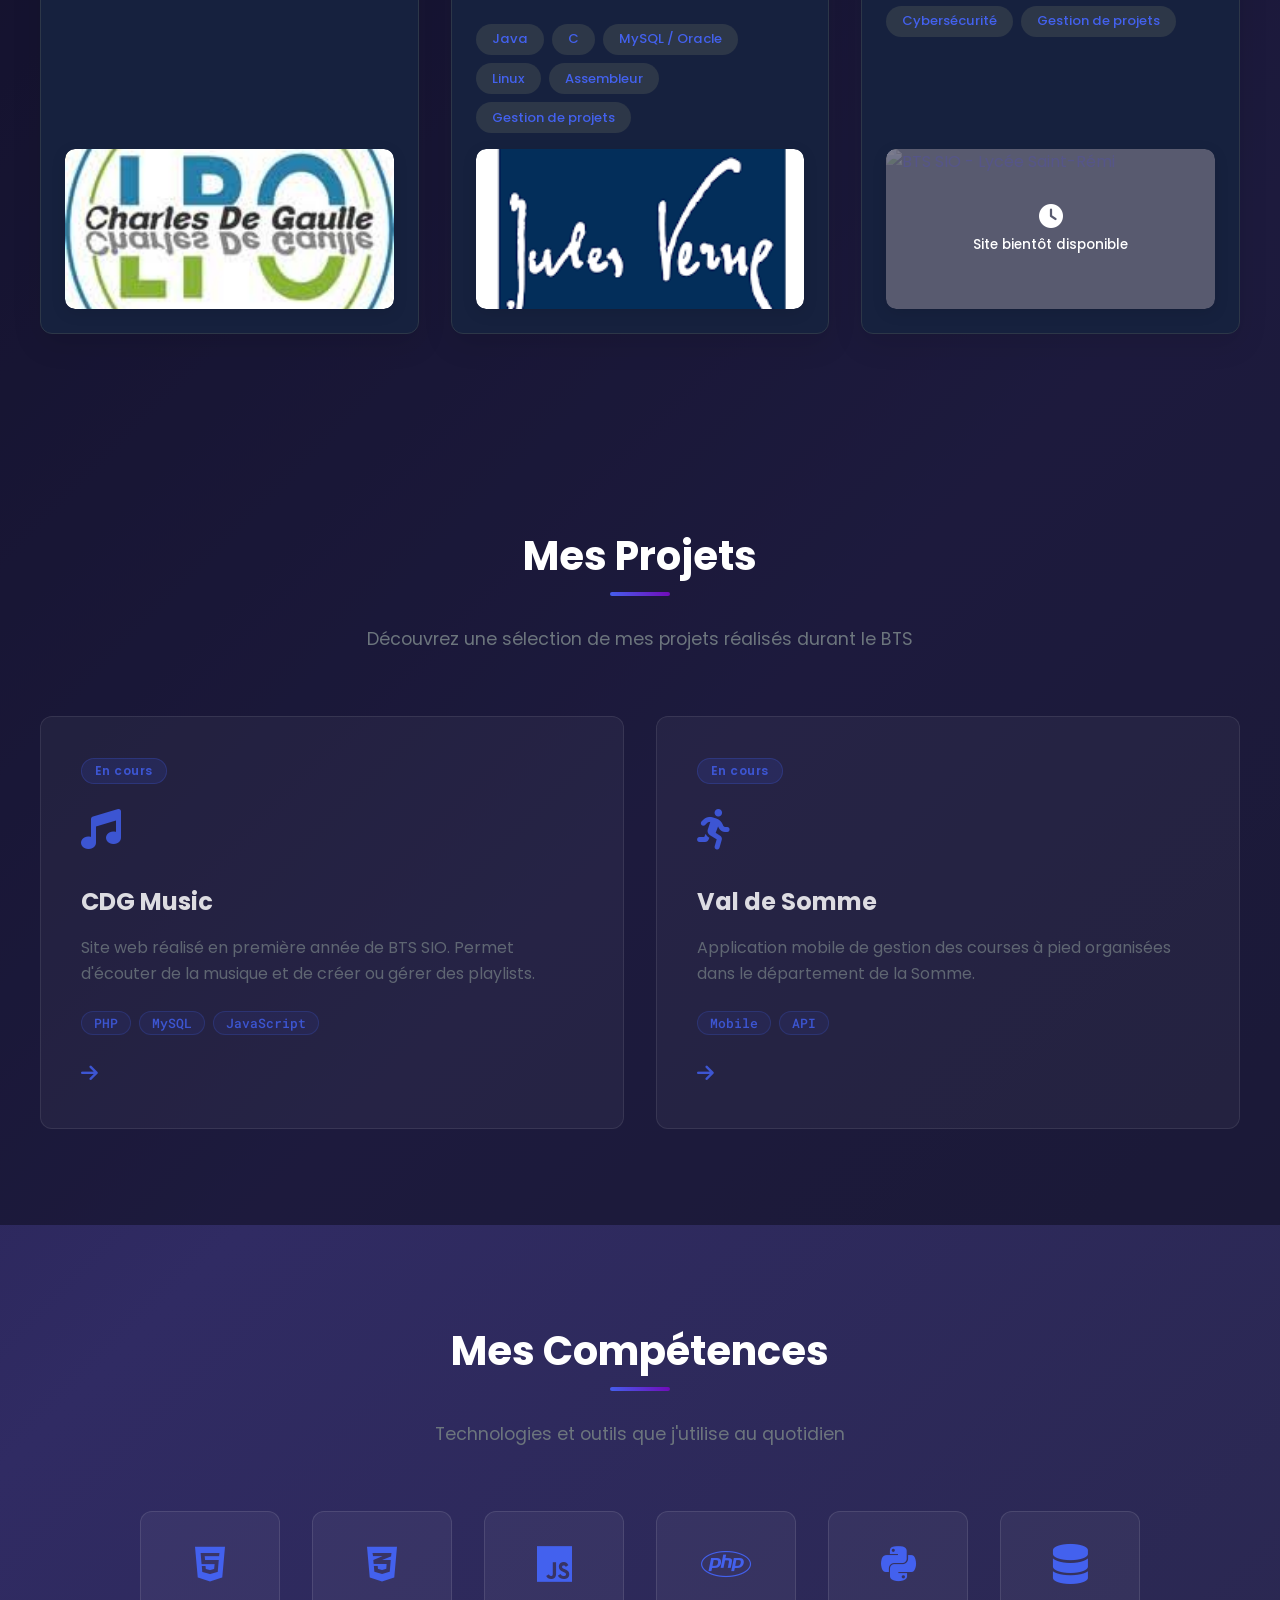
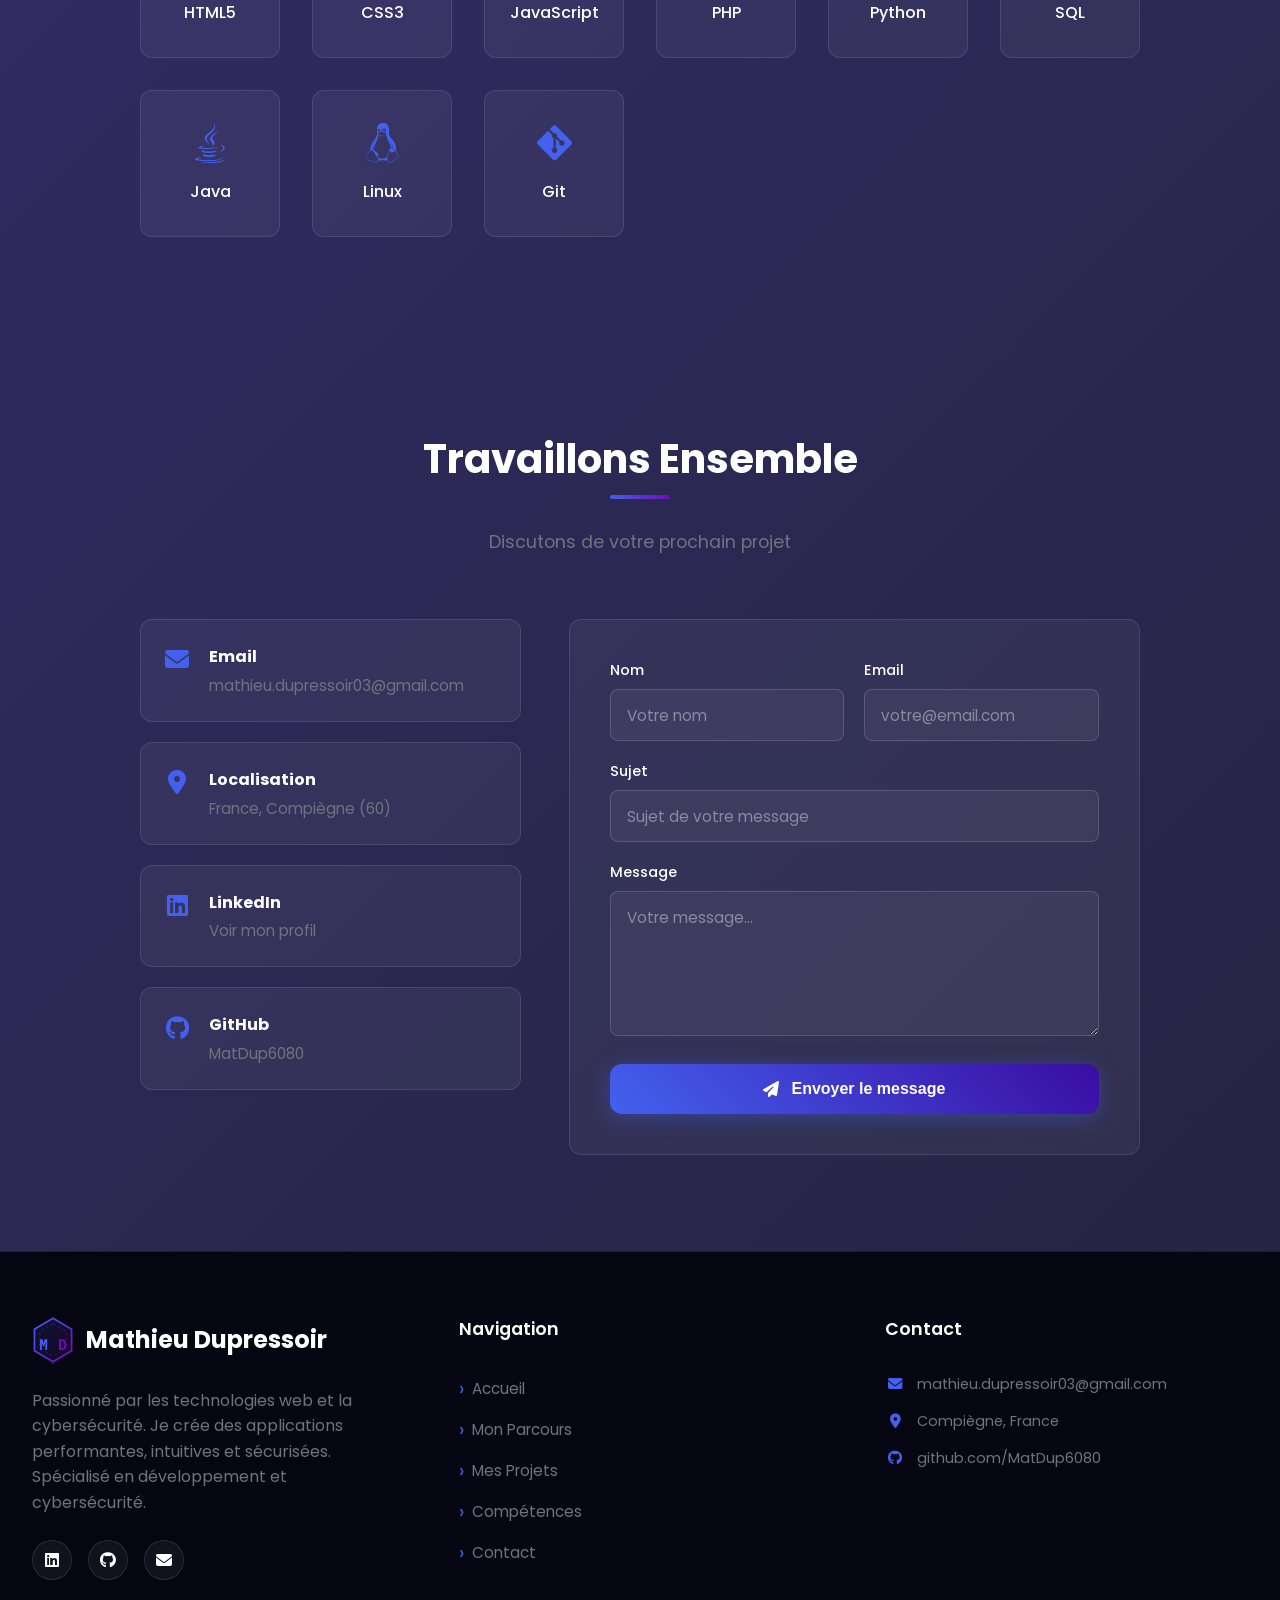
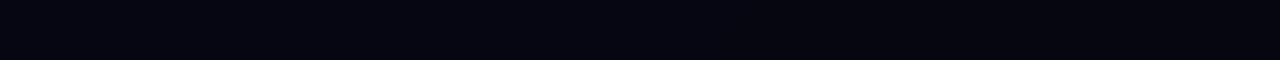
==== commit d3c1e801: "Update index.html" ====
--- a/index.html
+++ b/index.html
@@ -514,8 +514,8 @@
                 <span>Mathieu Dupressoir</span>
             </div>
             <p class="footer-description">
-                Développeur full-stack passionné par la création de solutions
-                web innovantes et performantes.
+                 Passionné par les technologies web et la cybersécurité. Je crée des applications
+                 performantes, intuitives et sécurisées. Spécialisé en développement et cybersécurité.
             </p>
             <div class="social-links">
                 <a href="https://www.linkedin.com/in/mathieu-dupressoir-384376329/" class="social-link" aria-label="LinkedIn" target="_blank" rel="noopener">
